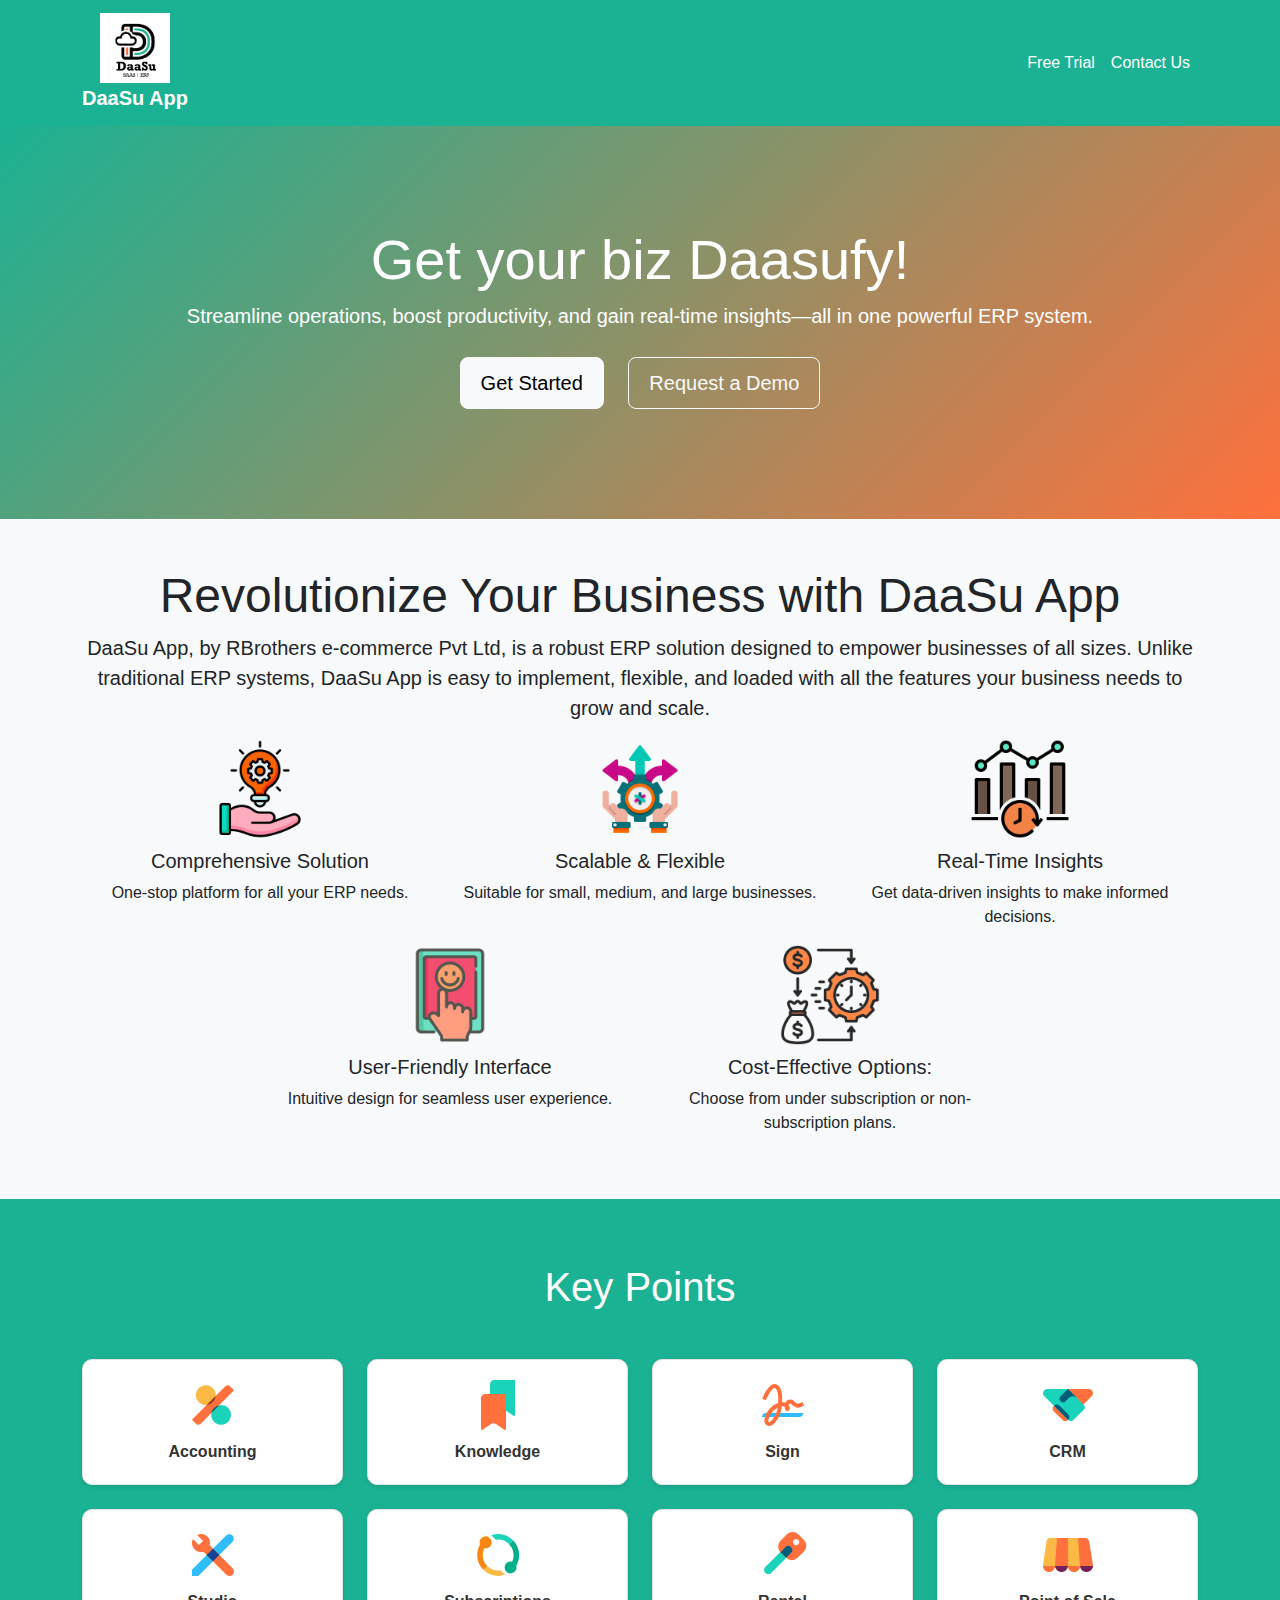
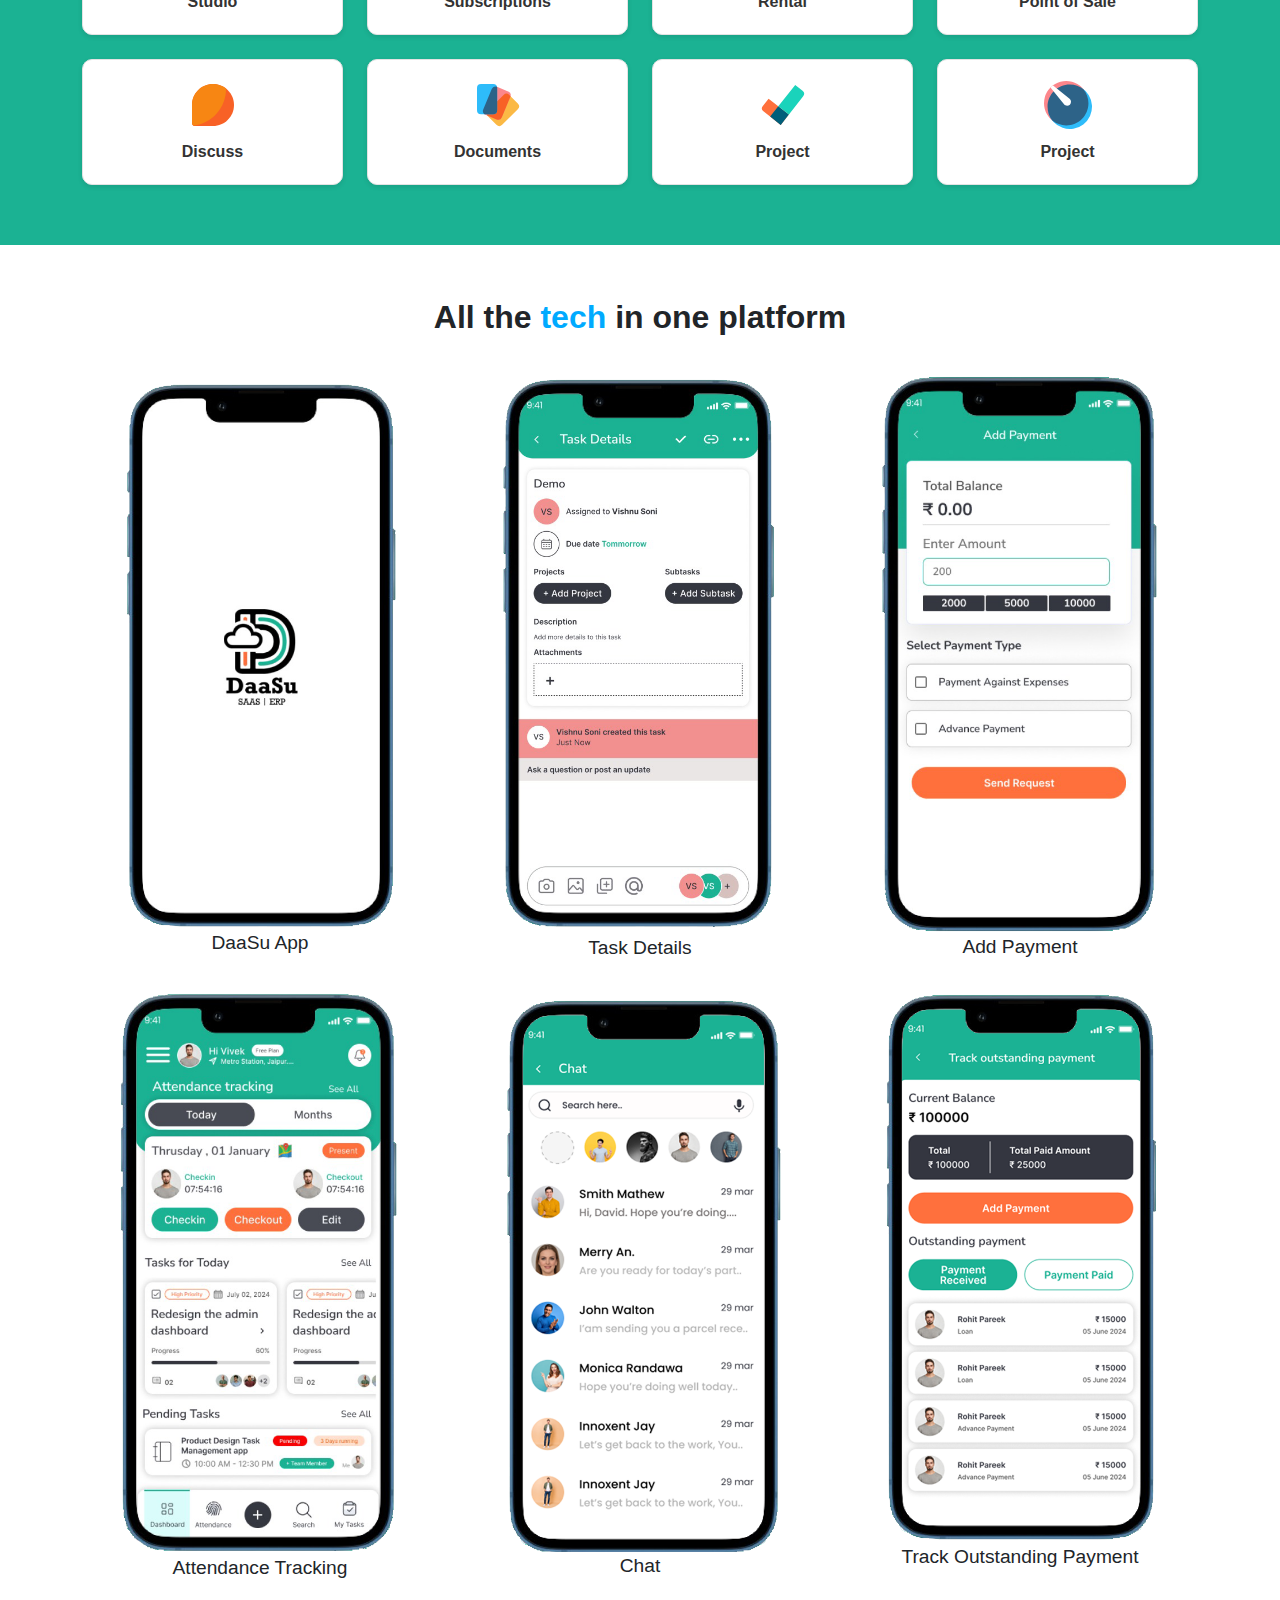
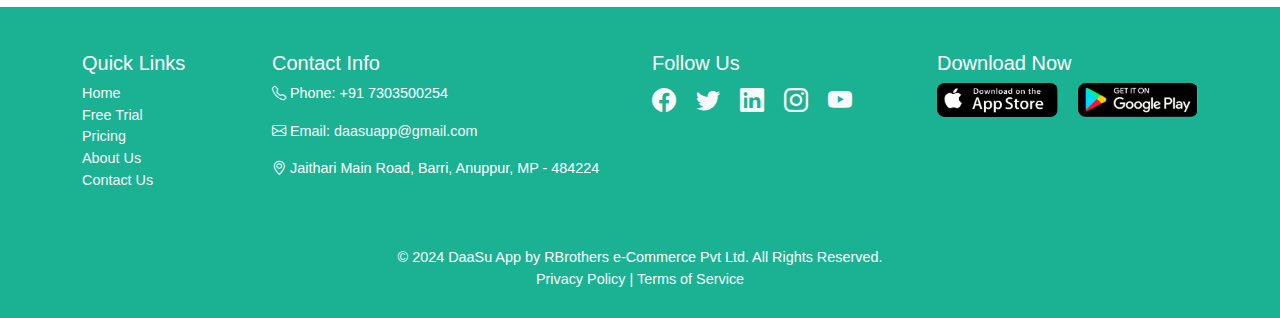
==== index.html @ 728a81d3 "update" ====
<!DOCTYPE html>
<html lang="en">
<head>
    <meta charset="UTF-8">
    <meta name="viewport" content="width=device-width, initial-scale=1.0">
    <title>DaaSu App - Homepage</title>
    <!-- Bootstrap 5 CSS -->
    <link href="https://cdn.jsdelivr.net/npm/bootstrap@5.3.0-alpha1/dist/css/bootstrap.min.css" rel="stylesheet">
    <link href="https://cdn.jsdelivr.net/npm/bootstrap-icons/font/bootstrap-icons.css" rel="stylesheet">
    <link rel="stylesheet" href="assets/css/indexpagecss.css">
</head>
<body>

    <!-- Navbar -->
    <nav class="navbar navbar-expand-lg navbar-light">
        <div class="container">
            <a class="navbar-brand text-center" href="index.html"><img src="assets/images/logo.JPG" alt="">
                <div>DaaSu App</div>
            </a>
            <button class="navbar-toggler" type="button" data-bs-toggle="collapse" data-bs-target="#navbarNav" aria-controls="navbarNav" aria-expanded="false" aria-label="Toggle navigation">
                <span class="navbar-toggler-icon"></span>
            </button>
            <div class="collapse navbar-collapse" id="navbarNav">
                <ul class="navbar-nav ms-auto">
                    <li class="nav-item">
                        <a class="nav-link" href="feature.html">Free Trial</a>
                    </li>
                    <li class="nav-item">
                        <a class="nav-link" href="#contact-us">Contact Us</a>
                    </li>
                </ul>
            </div>
        </div>
    </nav>

    <!-- Hero Section -->
    <section class="hero-section">
        <div class="container">
            <h1 class="display-4">Get your biz Daasufy!</h1>
            <p class="lead">Streamline operations, boost productivity, and gain real-time insights—all in one powerful ERP system.</p>
            <div class="cta-buttons">
                <a href="#get-started" class="btn btn-light btn-lg">Get Started</a>
                <a href="#request-demo" class="btn btn-outline-light btn-lg">Request a Demo</a>
            </div>
        </div>
    </section>

    <!-- Why DaaSu App Section -->
    <section class="py-5 bg-light" id="features">
        <div class="container text-center">
            <h2 class="display-5">Revolutionize Your Business with DaaSu App</h2>
            <p class="lead">DaaSu App, by RBrothers e-commerce Pvt Ltd, is a robust ERP solution designed to empower businesses of all sizes. Unlike traditional ERP systems, DaaSu App is easy to implement, flexible, and loaded with all the features your business needs to grow and scale.</p>
            
            <div class="row revolutionize-icon justify-content-center">
                <div class="col-md-4">
                    <img src="assets/images/revolutionize-icons/Comprehensive.png" alt="">
                    <h5> Comprehensive Solution</h5>
                    <p>One-stop platform for all your ERP needs.</p>
                </div>
                <div class="col-md-4">
                    <img src="assets/images/revolutionize-icons/Flexible.png" alt="">
                    <h5> Scalable & Flexible</h5>
                    <p>Suitable for small, medium, and large businesses.</p>
                </div>
                <div class="col-md-4">
                    <img src="assets/images/revolutionize-icons/real-time-insights.png" alt="">
                    <h5> Real-Time Insights</h5>
                    <p>Get data-driven insights to make informed decisions.</p>
                </div>
                <div class="col-md-4">
                    <img src="assets/images/revolutionize-icons/user-friendly.png" alt="">
                    <h5> User-Friendly Interface</h5>
                    <p>Intuitive design for seamless user experience.</p>
                </div>
                <div class="col-md-4">
                    <img src="assets/images/revolutionize-icons/cost-effective.png" alt="">
                    <h5> Cost-Effective Options: </h5>
                    <p>Choose from under subscription or non-subscription plans.</p>
                </div>
            </div>
        </div>
    </section>
    <div class="section1">
        <div class="container mt-4">
            <h1 class="text-center mb-5">Key Points </h1>
            <div class="row row-cols-2 row-cols-md-4 g-4">
                <!-- Repeat this block for each icon, wrapped with anchor tags -->
                <a href="#" class="col app-card-container">
                    <div class="app-card">
                        <img src="assets/icons/01.svg" alt="Accounting Icon" class="app-icon">
                        <div class="app-label">Accounting</div>
                    </div>
                </a>
                <a href="#" class="col app-card-container">
                    <div class="app-card">
                        <img src="assets/icons/02.svg" alt="Knowledge Icon" class="app-icon">
                        <div class="app-label">Knowledge</div>
                    </div>
                </a>
                <a href="#" class="col app-card-container">
                    <div class="app-card">
                        <img src="assets/icons/03.svg" alt="Sign Icon" class="app-icon">
                        <div class="app-label">Sign</div>
                    </div>
                </a>
                <a href="#" class="col app-card-container">
                    <div class="app-card">
                        <img src="assets/icons/04.svg" alt="CRM Icon" class="app-icon">
                        <div class="app-label">CRM</div>
                    </div>
                </a>
                <a href="#" class="col app-card-container">
                    <div class="app-card">
                        <img src="assets/icons/05.svg" alt="Studio Icon" class="app-icon">
                        <div class="app-label">Studio</div>
                    </div>
                </a>
                <a href="#" class="col app-card-container">
                    <div class="app-card">
                        <img src="assets/icons/06.svg" alt="Subscriptions Icon" class="app-icon">
                        <div class="app-label">Subscriptions</div>
                    </div>
                </a>
                <a href="#" class="col app-card-container">
                    <div class="app-card">
                        <img src="assets/icons/07.svg" alt="Rental Icon" class="app-icon">
                        <div class="app-label">Rental</div>
                    </div>
                </a>
                <a href="#" class="col app-card-container">
                    <div class="app-card">
                        <img src="assets/icons/08.svg" alt="Point of Sale Icon" class="app-icon">
                        <div class="app-label">Point of Sale</div>
                    </div>
                </a>
                <a href="#" class="col app-card-container">
                    <div class="app-card">
                        <img src="assets/icons/09.svg" alt="Discuss Icon" class="app-icon">
                        <div class="app-label">Discuss</div>
                    </div>
                </a>
                <a href="#" class="col app-card-container">
                    <div class="app-card">
                        <img src="assets/icons/10.svg" alt="Documents Icon" class="app-icon">
                        <div class="app-label">Documents</div>
                    </div>
                </a>
                <a href="#" class="col app-card-container">
                    <div class="app-card">
                        <img src="assets/icons/11.svg" alt="Project Icon" class="app-icon">
                        <div class="app-label">Project</div>
                    </div>
                </a>
                <a href="#" class="col app-card-container">
                    <div class="app-card">
                        <img src="assets/icons/12.svg" alt="Project Icon" class="app-icon">
                        <div class="app-label">Project</div>
                    </div>
                </a>
            </div>
        </div>
    </div>
    
    <div class="container">
        <div class="header-text pt-5">
            All the <span class="highlight">tech</span> in one platform
        </div>
        <div class="row text-center section2">
            <div class="col-lg-4 col-md-4 mb-4">
                <img src="assets/images/image1.png" alt="Shop Floor">
                <div class="title">DaaSu App</div>
            </div>
            <div class="col-lg-4 col-md-4 mb-4">
                <img src="assets/images/image2.png" alt="Expenses">
                <div class="title">Task Details</div>
            </div>
            <div class="col-lg-4 col-md-4 mb-4">
                <img src="assets/images/image3.png" alt="Point of Sale">
                <div class="title">Add Payment</div>
            </div>
            <div class="col-lg-4 col-md-4 mb-4">
                <img src="assets/images/image4.png" alt="IoT">
                <div class="title"> Attendance Tracking</div>
            </div>
            <div class="col-lg-4 col-md-4 mb-4">
                <img src="assets/images/image5.png" alt="Frontdesk">
                <div class="title">Chat</div>
            </div>
            <div class="col-lg-4 col-md-4 mb-4">
                <img src="assets/images/image6.png" alt="Inventory">
                <div class="title">Track Outstanding Payment</div>
            </div>
        </div>
    </div>
    <!-- Footer -->
    <footer class="footer text-white">
        <div class="container py-4">
            <div class="row">
                <!-- Quick Links -->
                <div class="col-md-2 mb-2">
                    <h5>Quick Links</h5>
                    <ul class="list-unstyled">
                        <li><a href="index.html" class="text-light text-decoration-none">Home</a></li>
                        <li><a href="feature.html" class="text-light text-decoration-none">Free Trial</a></li>
                        <li><a href="feature.html" class="text-light text-decoration-none">Pricing</a></li>
                        <li><a href="#about" class="text-light text-decoration-none">About Us</a></li>
                        <li><a href="#contact-us" class="text-light text-decoration-none">Contact Us</a></li>
                    </ul>
                </div>
    
                <!-- Contact Information -->
                <div class="col-md-4 mb-3">
                    <h5>Contact Info</h5>
                    <p><i class="bi bi-telephone"></i> Phone: <a href="tel:+917303500254" class="text-white">+91 7303500254</a></p>                    
                    <p><i class="bi bi-envelope"></i> Email: <a href="mailto:daasuapp@gmail.com" class="text-light">daasuapp@gmail.com</a></p>
                    <p><i class="bi bi-geo-alt"></i> Jaithari Main Road, Barri, Anuppur, MP - 484224</p>
                </div>
    
                <!-- Social Media Links -->
                <div class="col-md-3 mb-3">
                    <h5>Follow Us</h5>
                    <div>
                        <a href="#" class="text-light me-3"><i class="bi bi-facebook fs-4"></i></a>
                        <a href="#" class="text-light me-3"><i class="bi bi-twitter fs-4"></i></a>
                        <a href="https://www.linkedin.com/in/daasu-app-312443335/" target="_blank" class="text-light me-3"><i class="bi bi-linkedin fs-4"></i></a>
                        <a href="https://www.instagram.com/daasuapp_official/" class="text-light me-3" target="_blank"><i class="bi bi-instagram fs-4"></i></a>
                        <a href="https://www.youtube.com/@Daasuapp" class="text-light me-3" target="_blank"><i class="bi bi-youtube fs-4"></i></a>
                    </div>
                </div>
    
                <!-- Newsletter Signup -->
                <div class="col-md-3 mb-4">
                    <h5>Download Now</h5>
                    <div class="google-flex">
                        <div><a href="#"><img src="assets/images/google_play.PNG" alt=""></a></div>
                        <div><a href="#"><img src="assets/images/google_play2.PNG" alt=""></a></div>
                    </div>
                </div>
            </div>
        </div>
    
        <div class="text-center py-2">
            <p class="mb-0">&copy; 2024 DaaSu App by RBrothers e-Commerce Pvt Ltd. All Rights Reserved.</p>
            <p class="mb-0"><a href="#" class="text-light text-decoration-none">Privacy Policy</a> | <a href="#" class="text-light text-decoration-none">Terms of Service</a></p>
        </div>
    </footer>

    <!-- Bootstrap JS and Icons -->
     <script src="assets/javascript.js"></script>
    <script src="https://cdn.jsdelivr.net/npm/bootstrap@5.3.0-alpha1/dist/js/bootstrap.bundle.min.js"></script>
</body>
</html>
---- assets/css/indexpagecss.css ----
*{
    padding: 0;
    margin: 0;
}

body {
    font-family: Arial, sans-serif;
}

/* Hero Section */
.hero-section {
    background: linear-gradient(135deg, #1bb293, #ff703c);
    color: white;
    padding: 100px 0;
    text-align: center;
    animation: fadeIn 1.5s ease-in-out;
}

/* Navbar Styling */
.navbar {
    background-color: #1bb293;
}

.navbar-brand {
    color: white;
    font-weight: bold;
}

.navbar-brand img{
    width: 70px !important;
}
.navbar-nav .nav-link {
    color: white;
}

.cta-buttons .btn {
    margin: 10px;
    padding: 10px 20px;
}

/* Features Section */
.features-section {
    background: #f5f5f5;
    padding: 50px 0;
    animation: slideInUp 1s ease-in-out;
}

.footer {
    background-color: #1bb293;
    color: #e0f7fa;
    padding: 20px 0;
    font-size: 0.9rem;
}

.footer a {
    color: #b2dfdb;
    text-decoration: none;
}

.footer a:hover {
    color: #ffffff;
}
/* Keyframe Animations */
@keyframes fadeIn {
    from {
        opacity: 0;
    }
    to {
        opacity: 1;
    }
}

@keyframes slideInUp {
    from {
        opacity: 0;
        transform: translateY(20px);
    }
    to {
        opacity: 1;
        transform: translateY(0);
    }
}

.app-card {
    display: flex;
    flex-direction: column;
    align-items: center;
    padding: 20px;
    border: 1px solid #e3e3e3;
    border-radius: 10px;
    box-shadow: 0 2px 5px rgba(0, 0, 0, 0.1);
    background-color: #fff;
}
.app-icon {
    width: 50px;
    height: 50px;
    margin-bottom: 10px;
}
.app-label {
    font-size: 16px;
    font-weight: 600;
    color: #333;
}

a{
    text-decoration: none;
}

.section1{
    padding: 40px 0px 60px;
    color: #fff;
    background-color: #1bb293;
}

.icon-container {
    text-align: center;
}
.icon-container img {
    max-width: 100px;
    margin-bottom: 10px;
}
.title {
    font-size: 1.2rem;
    font-weight: 500;
}
.header-text {
    text-align: center;
    font-size: 2rem;
    font-weight: bold;
    margin-bottom: 30px;
}
.highlight {
    color: #00aaff;
}

.section2 img{
    width:80%;
}

.google-flex {
    display: flex;
    gap: 20px;
}

.google-flex img{
    width: 100%;
    border-radius: 8px;
}

.navbar-toggler:focus{
    box-shadow: none;
}

.revolutionize-icon img{
    width: 100px;
    margin-bottom: 10px;
}
@media screen and (max-width:767px) {
    .hero-section{
        padding: 40px 0px;
    }
}
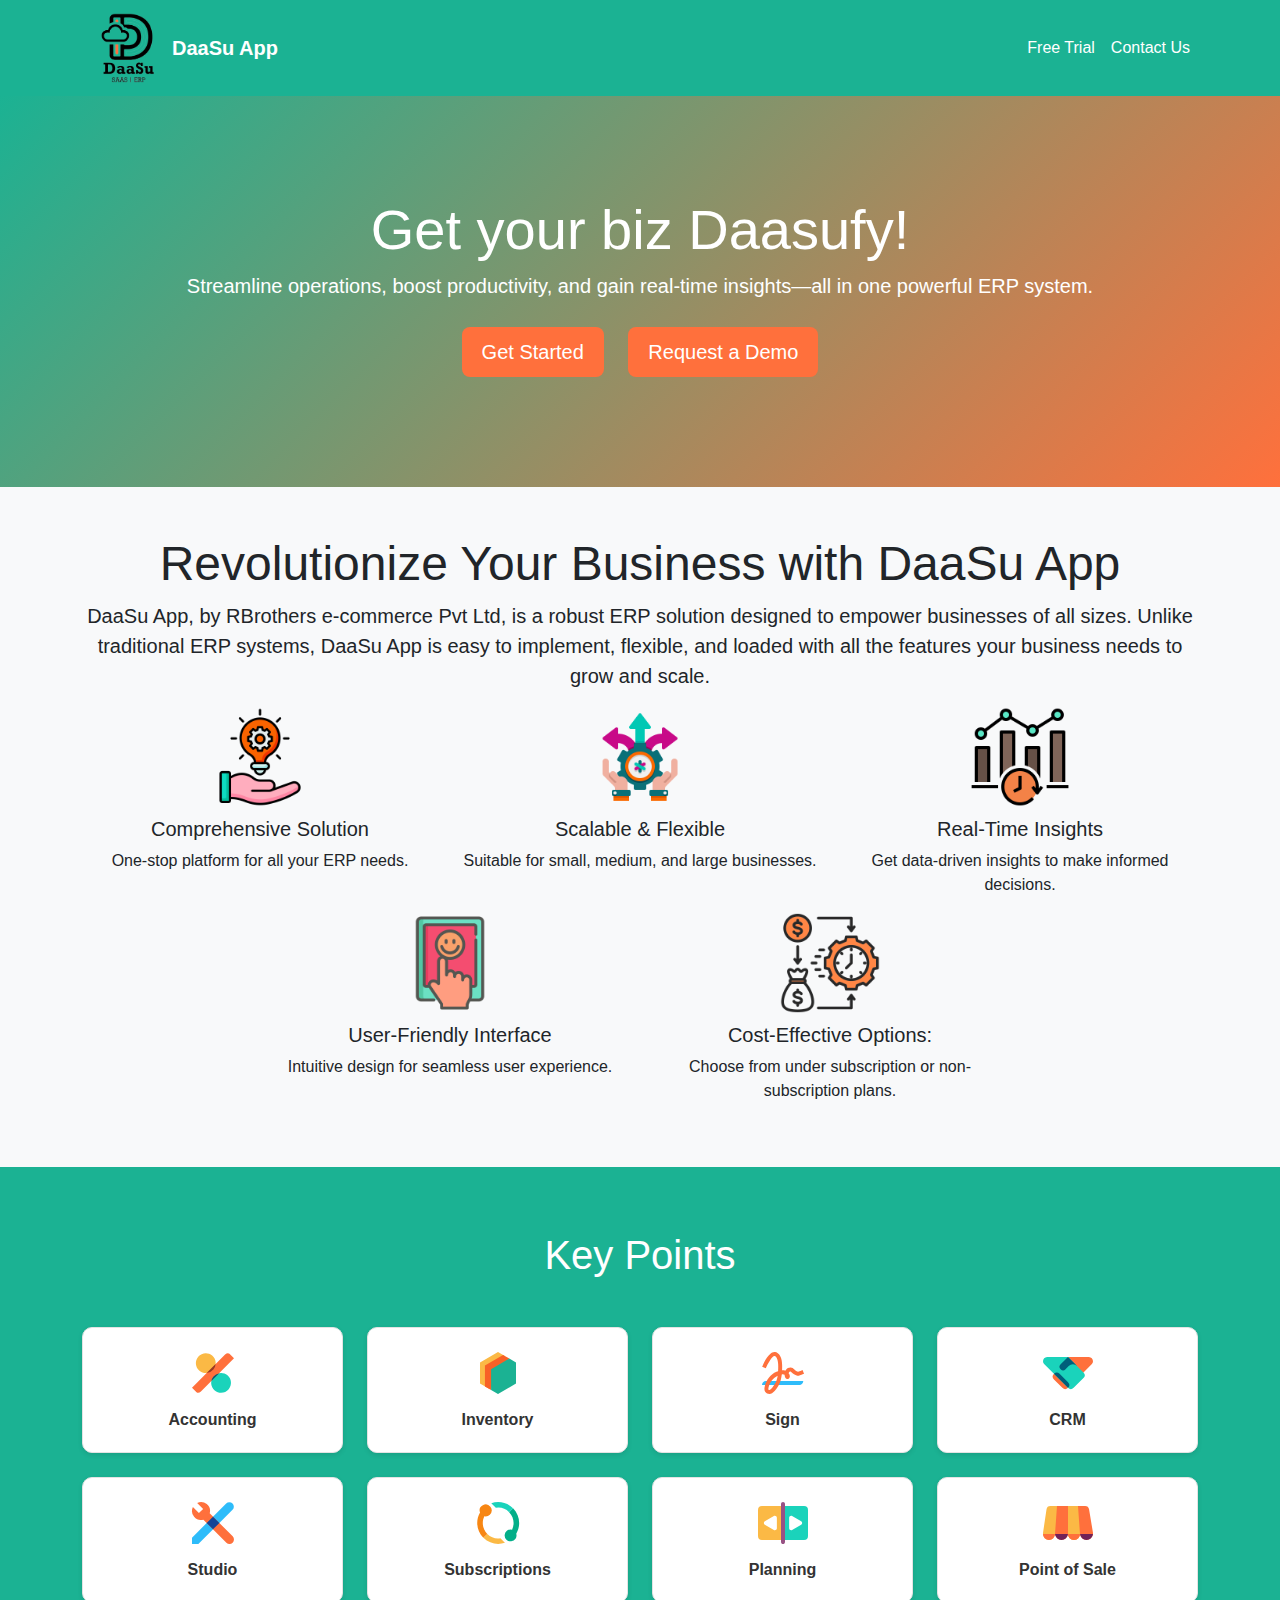
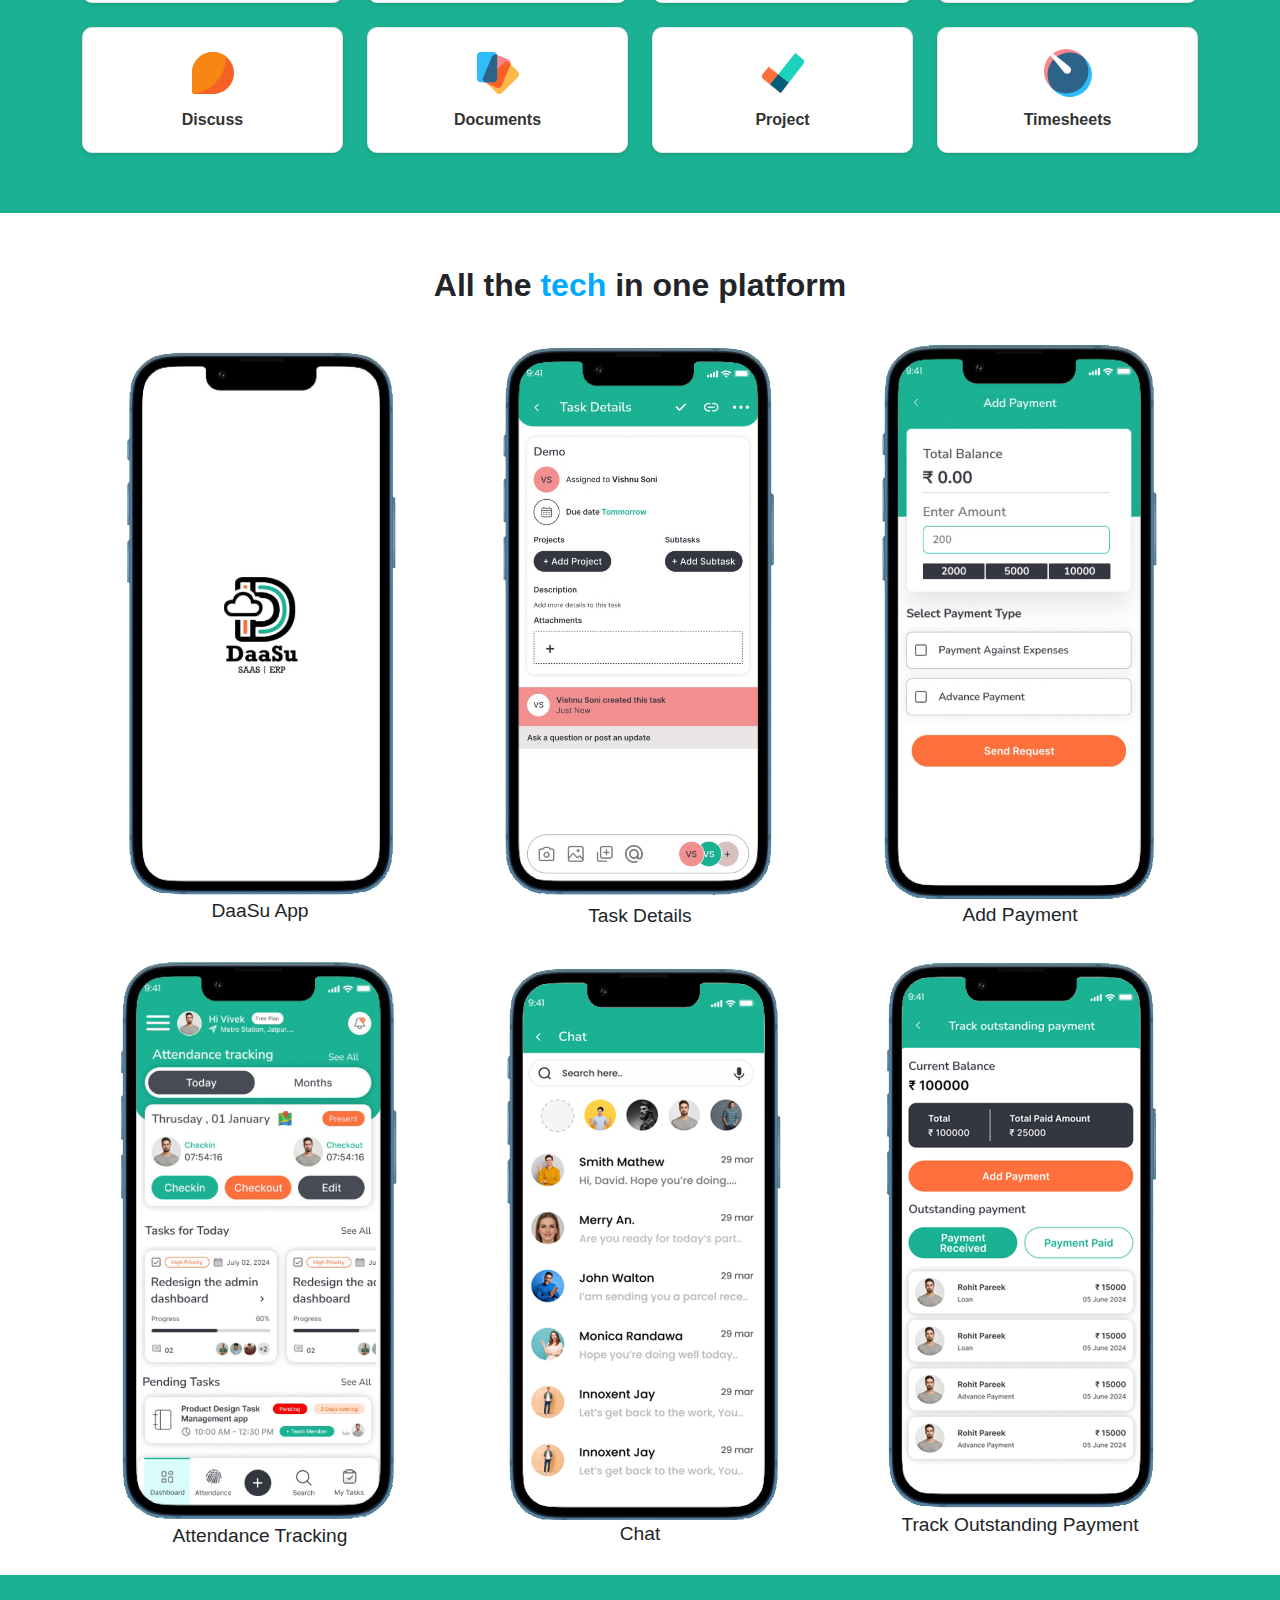
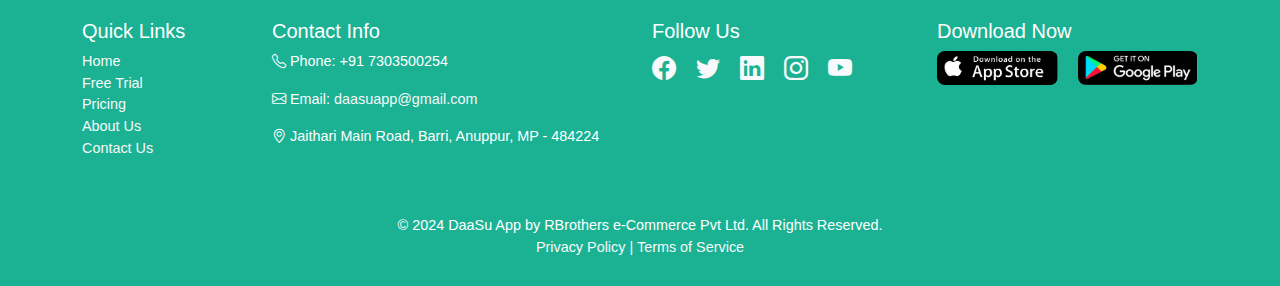
==== commit 01d656ae: "updated" ====
--- a/index.html
+++ b/index.html
@@ -10,11 +10,10 @@
     <link rel="stylesheet" href="assets/css/indexpagecss.css">
 </head>
 <body>
-
     <!-- Navbar -->
     <nav class="navbar navbar-expand-lg navbar-light">
         <div class="container">
-            <a class="navbar-brand text-center" href="index.html"><img src="assets/images/logo.JPG" alt="">
+            <a class="navbar-brand d-flex align-items-center" href="index.html"><img src="assets/images/logo.png" alt="">
                 <div>DaaSu App</div>
             </a>
             <button class="navbar-toggler" type="button" data-bs-toggle="collapse" data-bs-target="#navbarNav" aria-controls="navbarNav" aria-expanded="false" aria-label="Toggle navigation">
@@ -94,7 +93,7 @@
                 <a href="#" class="col app-card-container">
                     <div class="app-card">
                         <img src="assets/icons/02.svg" alt="Knowledge Icon" class="app-icon">
-                        <div class="app-label">Knowledge</div>
+                        <div class="app-label">Inventory</div>
                     </div>
                 </a>
                 <a href="#" class="col app-card-container">
@@ -123,8 +122,8 @@
                 </a>
                 <a href="#" class="col app-card-container">
                     <div class="app-card">
-                        <img src="assets/icons/07.svg" alt="Rental Icon" class="app-icon">
-                        <div class="app-label">Rental</div>
+                        <img src="assets/icons/07.svg" alt="planning Icon" class="app-icon">
+                        <div class="app-label">Planning </div>
                     </div>
                 </a>
                 <a href="#" class="col app-card-container">
@@ -154,7 +153,7 @@
                 <a href="#" class="col app-card-container">
                     <div class="app-card">
                         <img src="assets/icons/12.svg" alt="Project Icon" class="app-icon">
-                        <div class="app-label">Project</div>
+                        <div class="app-label">Timesheets</div>
                     </div>
                 </a>
             </div>
@@ -220,7 +219,7 @@
                 <div class="col-md-3 mb-3">
                     <h5>Follow Us</h5>
                     <div>
-                        <a href="#" class="text-light me-3"><i class="bi bi-facebook fs-4"></i></a>
+                        <a href="https://www.facebook.com/profile.php?id=61567473634346" target="_blank" class="text-light me-3"><i class="bi bi-facebook fs-4"></i></a>
                         <a href="#" class="text-light me-3"><i class="bi bi-twitter fs-4"></i></a>
                         <a href="https://www.linkedin.com/in/daasu-app-312443335/" target="_blank" class="text-light me-3"><i class="bi bi-linkedin fs-4"></i></a>
                         <a href="https://www.instagram.com/daasuapp_official/" class="text-light me-3" target="_blank"><i class="bi bi-instagram fs-4"></i></a>
--- a/assets/css/indexpagecss.css
+++ b/assets/css/indexpagecss.css
@@ -27,7 +27,7 @@
 }
 
 .navbar-brand img{
-    width: 70px !important;
+    width: 90px !important;
 }
 .navbar-nav .nav-link {
     color: white;
@@ -36,6 +36,17 @@
 .cta-buttons .btn {
     margin: 10px;
     padding: 10px 20px;
+    background: #ff703c;
+    border: none;
+    color: #fff;
+}
+
+.btn{
+    background: #ff703c;
+}
+
+.cta-buttons .btn:hover{
+    background-color: #1bb293;
 }
 
 /* Features Section */
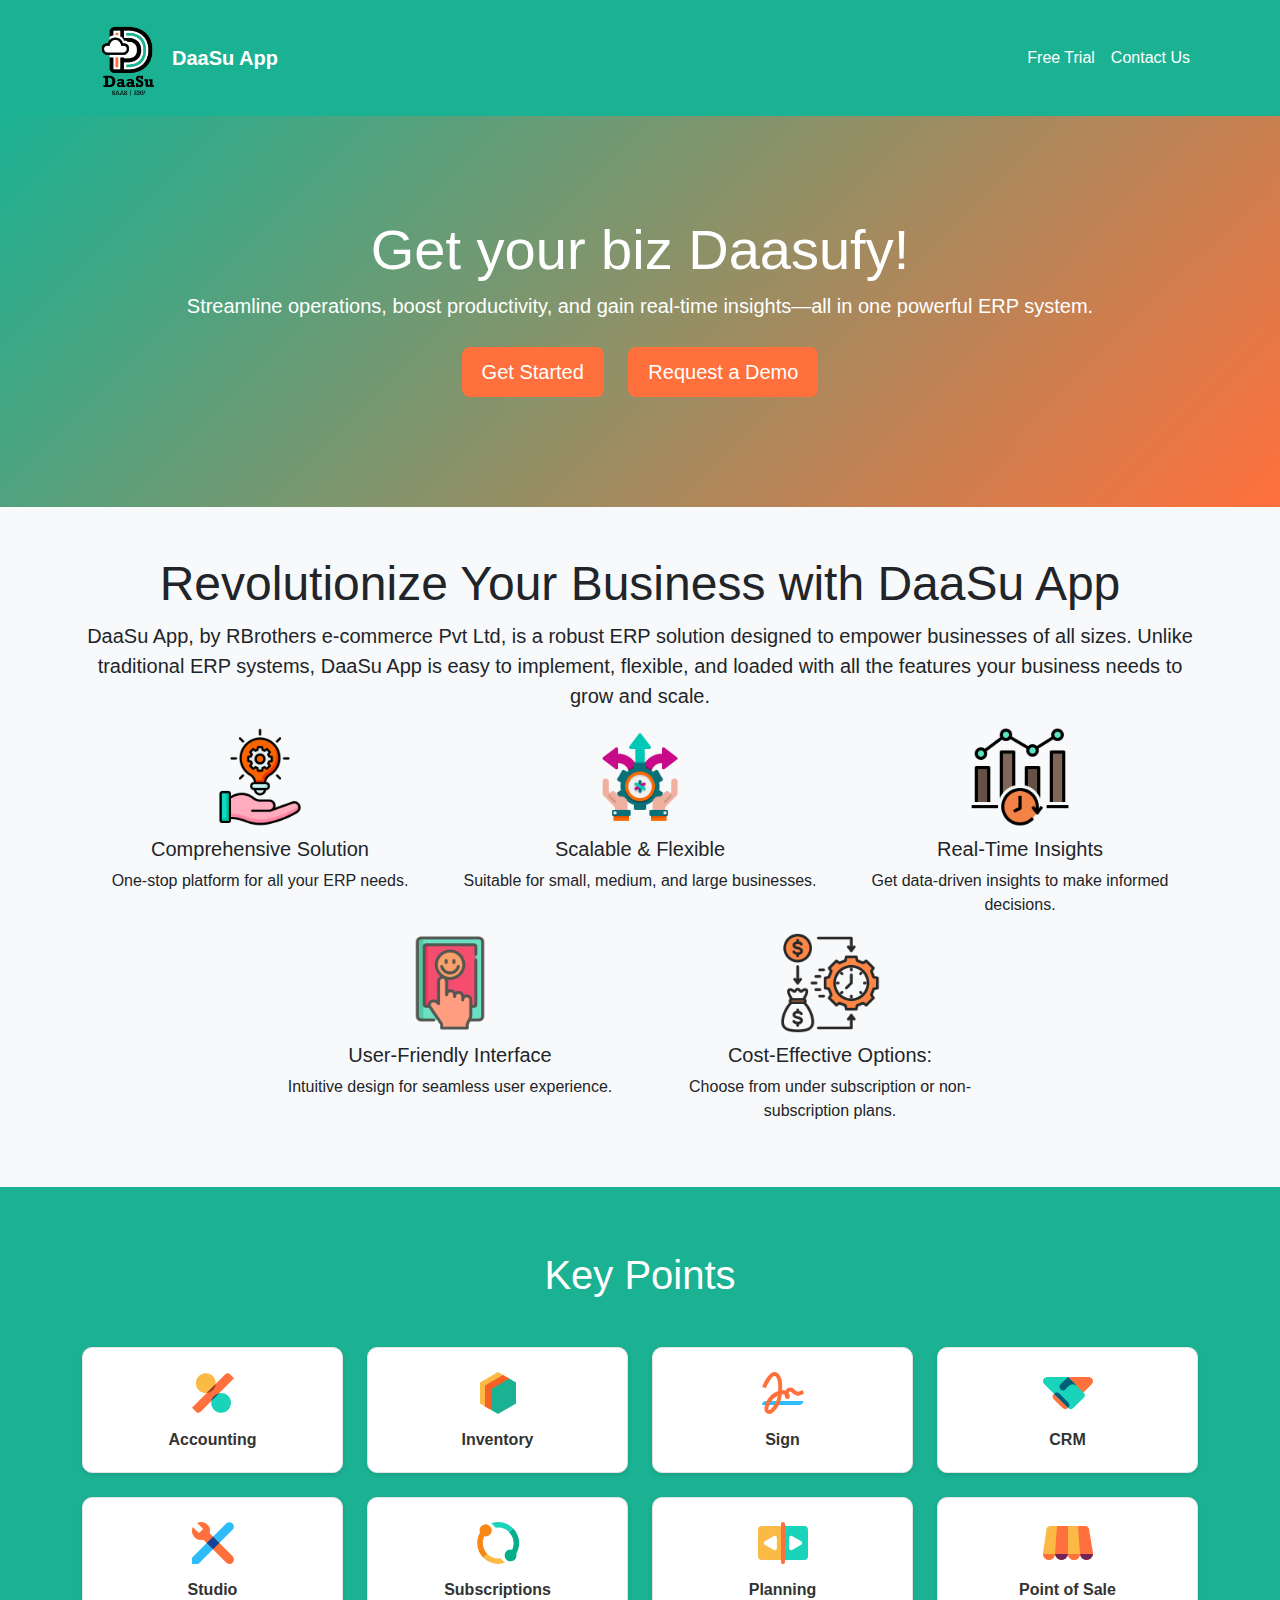
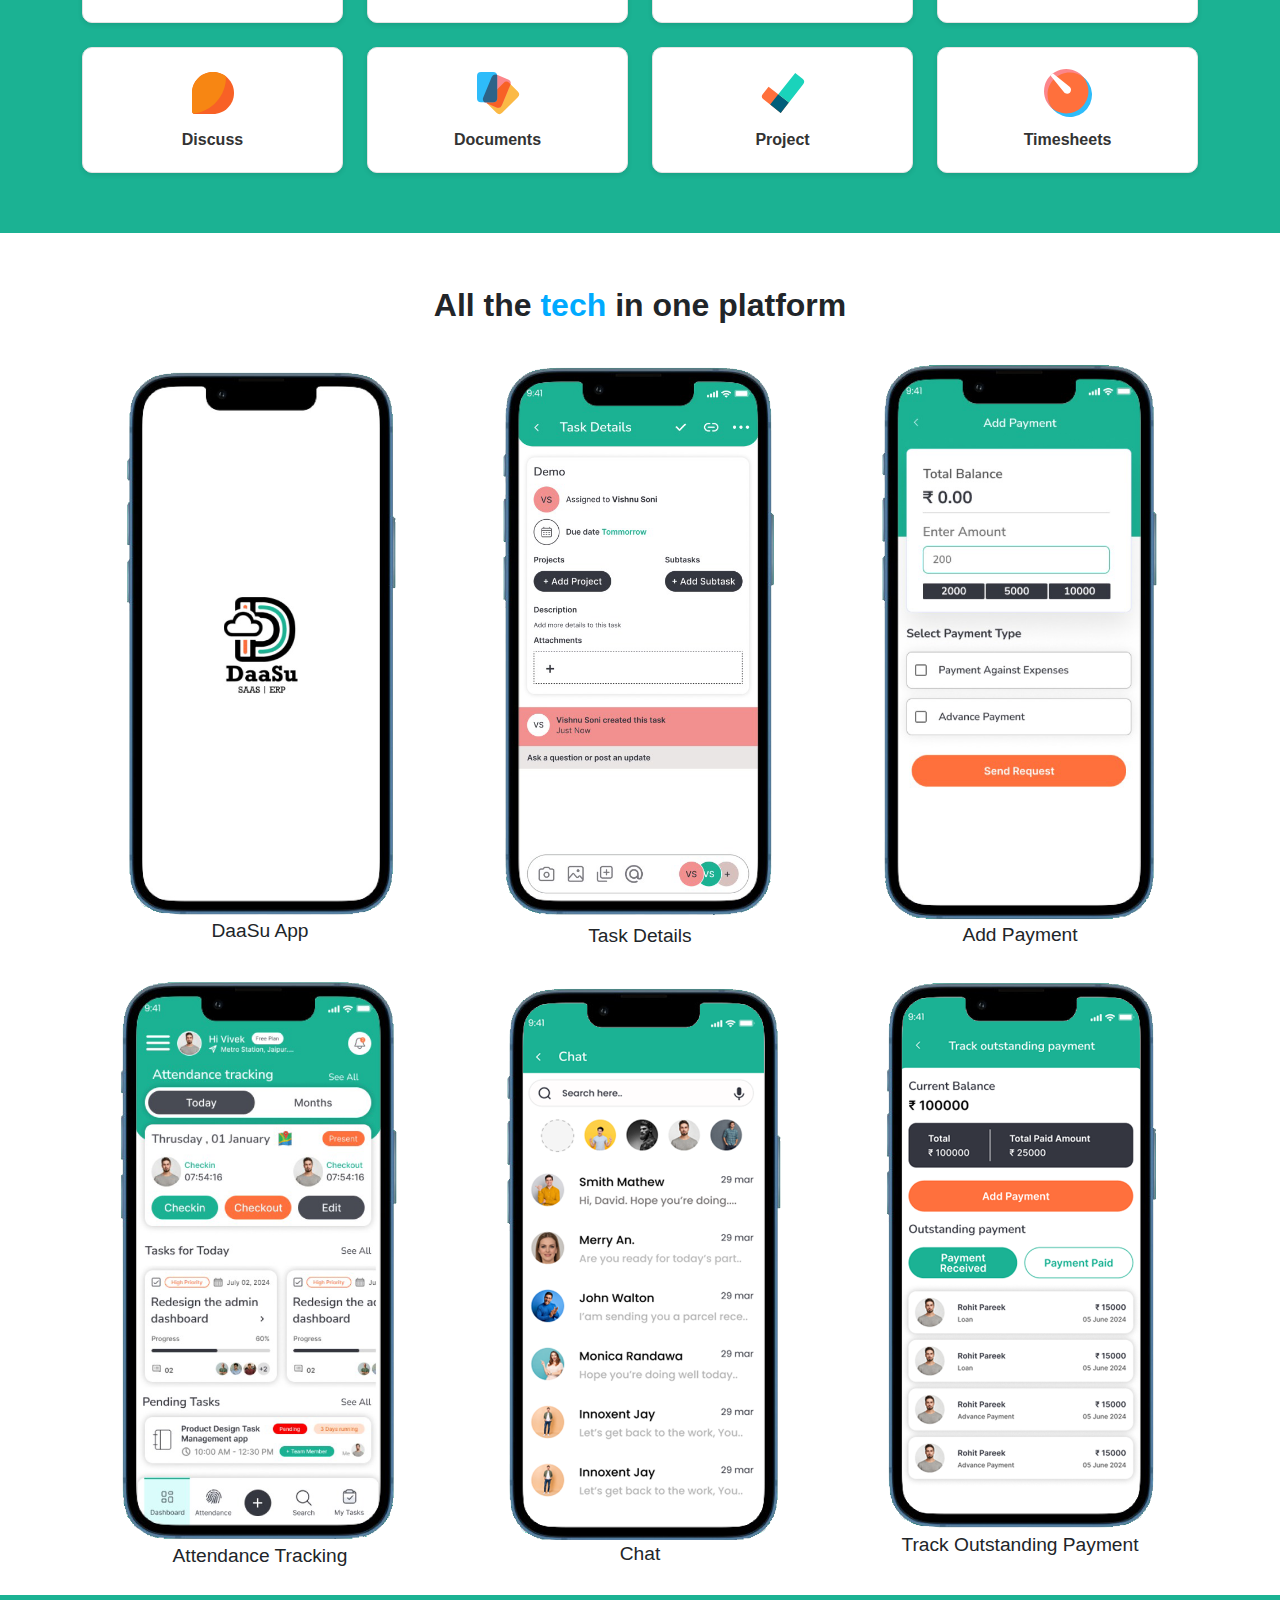
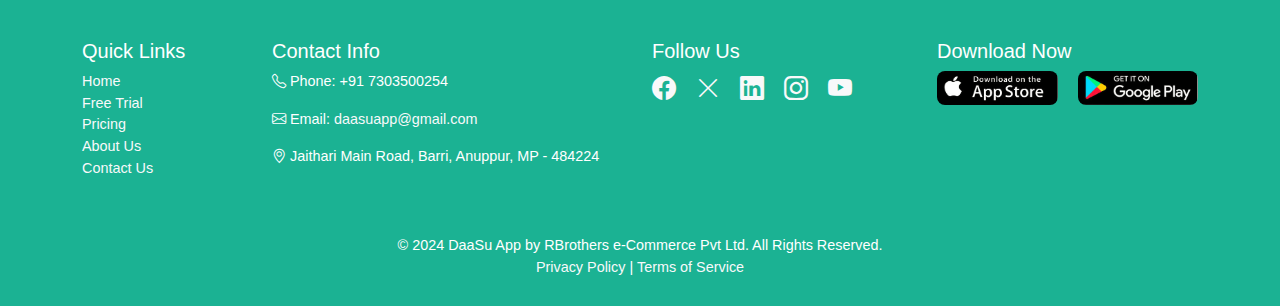
==== commit 3a4ebe43: "updated" ====
--- a/index.html
+++ b/index.html
@@ -13,7 +13,7 @@
     <!-- Navbar -->
     <nav class="navbar navbar-expand-lg navbar-light">
         <div class="container">
-            <a class="navbar-brand d-flex align-items-center" href="index.html"><img src="assets/images/logo.png" alt="">
+            <a class="navbar-brand d-flex align-items-center" href="index.html"><img src="assets/images/logo.jpeg" alt="">
                 <div>DaaSu App</div>
             </a>
             <button class="navbar-toggler" type="button" data-bs-toggle="collapse" data-bs-target="#navbarNav" aria-controls="navbarNav" aria-expanded="false" aria-label="Toggle navigation">
@@ -220,7 +220,7 @@
                     <h5>Follow Us</h5>
                     <div>
                         <a href="https://www.facebook.com/profile.php?id=61567473634346" target="_blank" class="text-light me-3"><i class="bi bi-facebook fs-4"></i></a>
-                        <a href="#" class="text-light me-3"><i class="bi bi-twitter fs-4"></i></a>
+                        <a href="#" class="text-light me-3"><i class="bi bi-x-lg fs-4"></i></a>
                         <a href="https://www.linkedin.com/in/daasu-app-312443335/" target="_blank" class="text-light me-3"><i class="bi bi-linkedin fs-4"></i></a>
                         <a href="https://www.instagram.com/daasuapp_official/" class="text-light me-3" target="_blank"><i class="bi bi-instagram fs-4"></i></a>
                         <a href="https://www.youtube.com/@Daasuapp" class="text-light me-3" target="_blank"><i class="bi bi-youtube fs-4"></i></a>
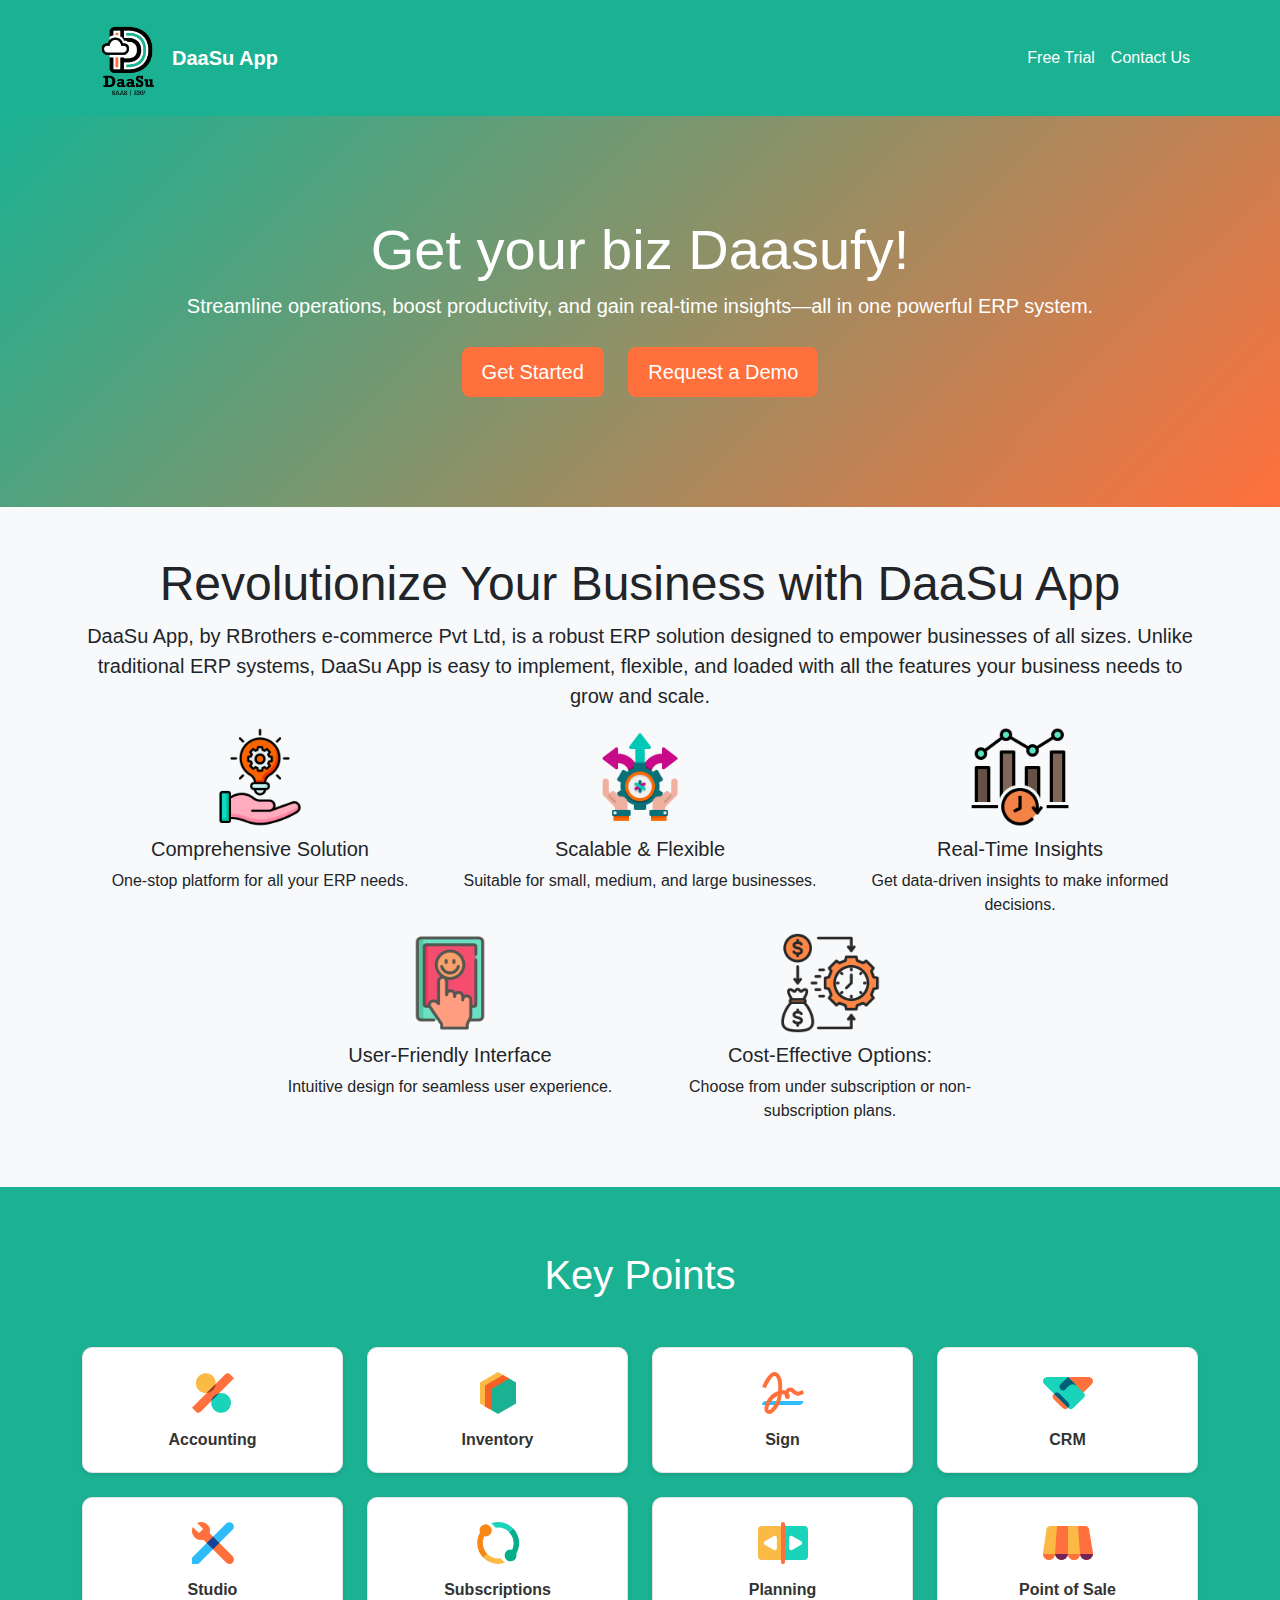
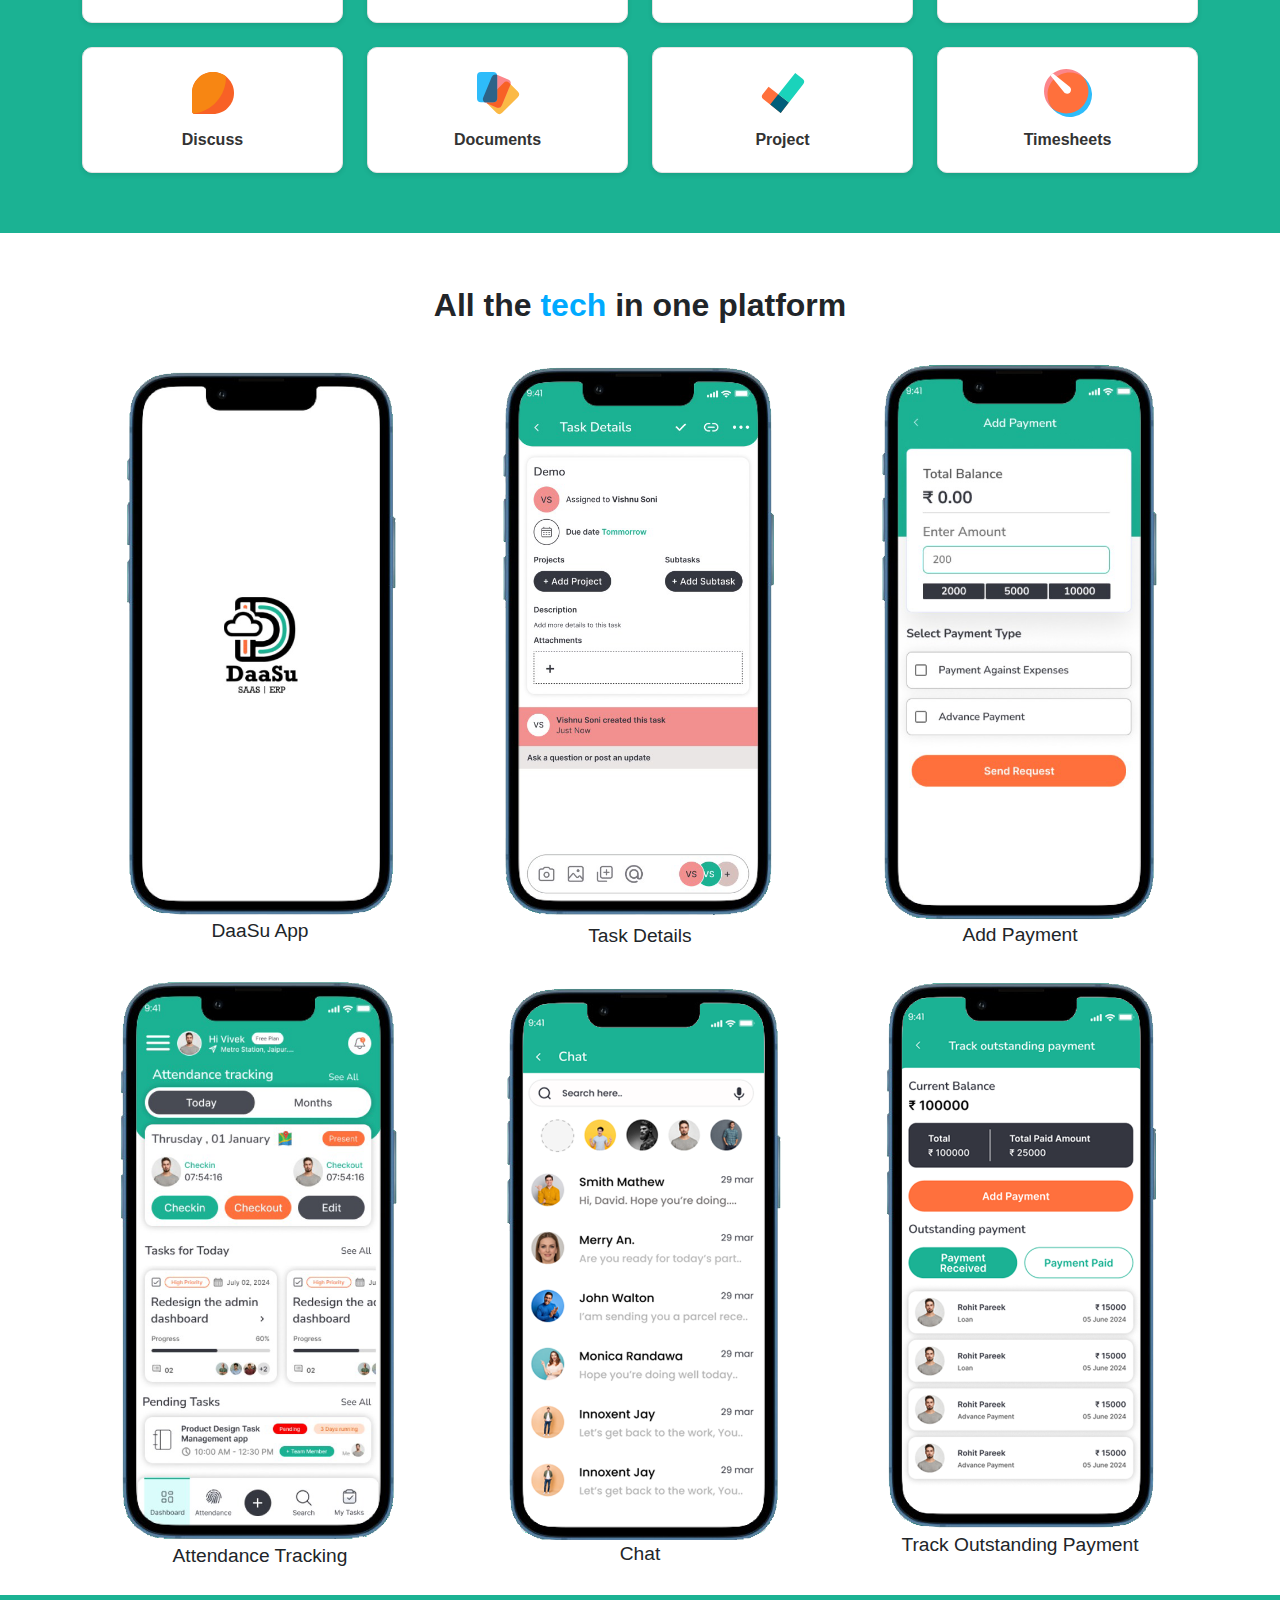
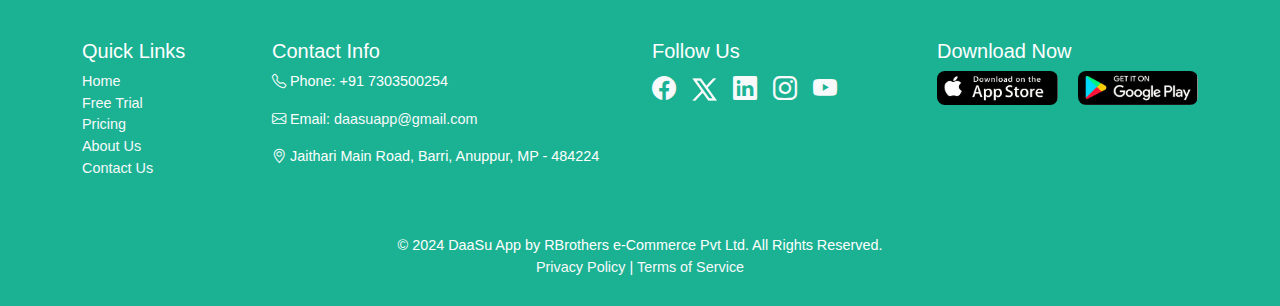
==== commit ce6e3b37: "update" ====
--- a/index.html
+++ b/index.html
@@ -218,9 +218,9 @@
                 <!-- Social Media Links -->
                 <div class="col-md-3 mb-3">
                     <h5>Follow Us</h5>
-                    <div>
+                    <div class="d-flex align-items-center">
                         <a href="https://www.facebook.com/profile.php?id=61567473634346" target="_blank" class="text-light me-3"><i class="bi bi-facebook fs-4"></i></a>
-                        <a href="#" class="text-light me-3"><i class="bi bi-x-lg fs-4"></i></a>
+                        <a href="#" class="text-light me-3 twitter"><img src="assets/images/twitter.png" alt=""></a>
                         <a href="https://www.linkedin.com/in/daasu-app-312443335/" target="_blank" class="text-light me-3"><i class="bi bi-linkedin fs-4"></i></a>
                         <a href="https://www.instagram.com/daasuapp_official/" class="text-light me-3" target="_blank"><i class="bi bi-instagram fs-4"></i></a>
                         <a href="https://www.youtube.com/@Daasuapp" class="text-light me-3" target="_blank"><i class="bi bi-youtube fs-4"></i></a>
--- a/assets/css/indexpagecss.css
+++ b/assets/css/indexpagecss.css
@@ -166,6 +166,10 @@
     width: 100px;
     margin-bottom: 10px;
 }
+
+.twitter img{
+    width: 25px;
+}
 @media screen and (max-width:767px) {
     .hero-section{
         padding: 40px 0px;
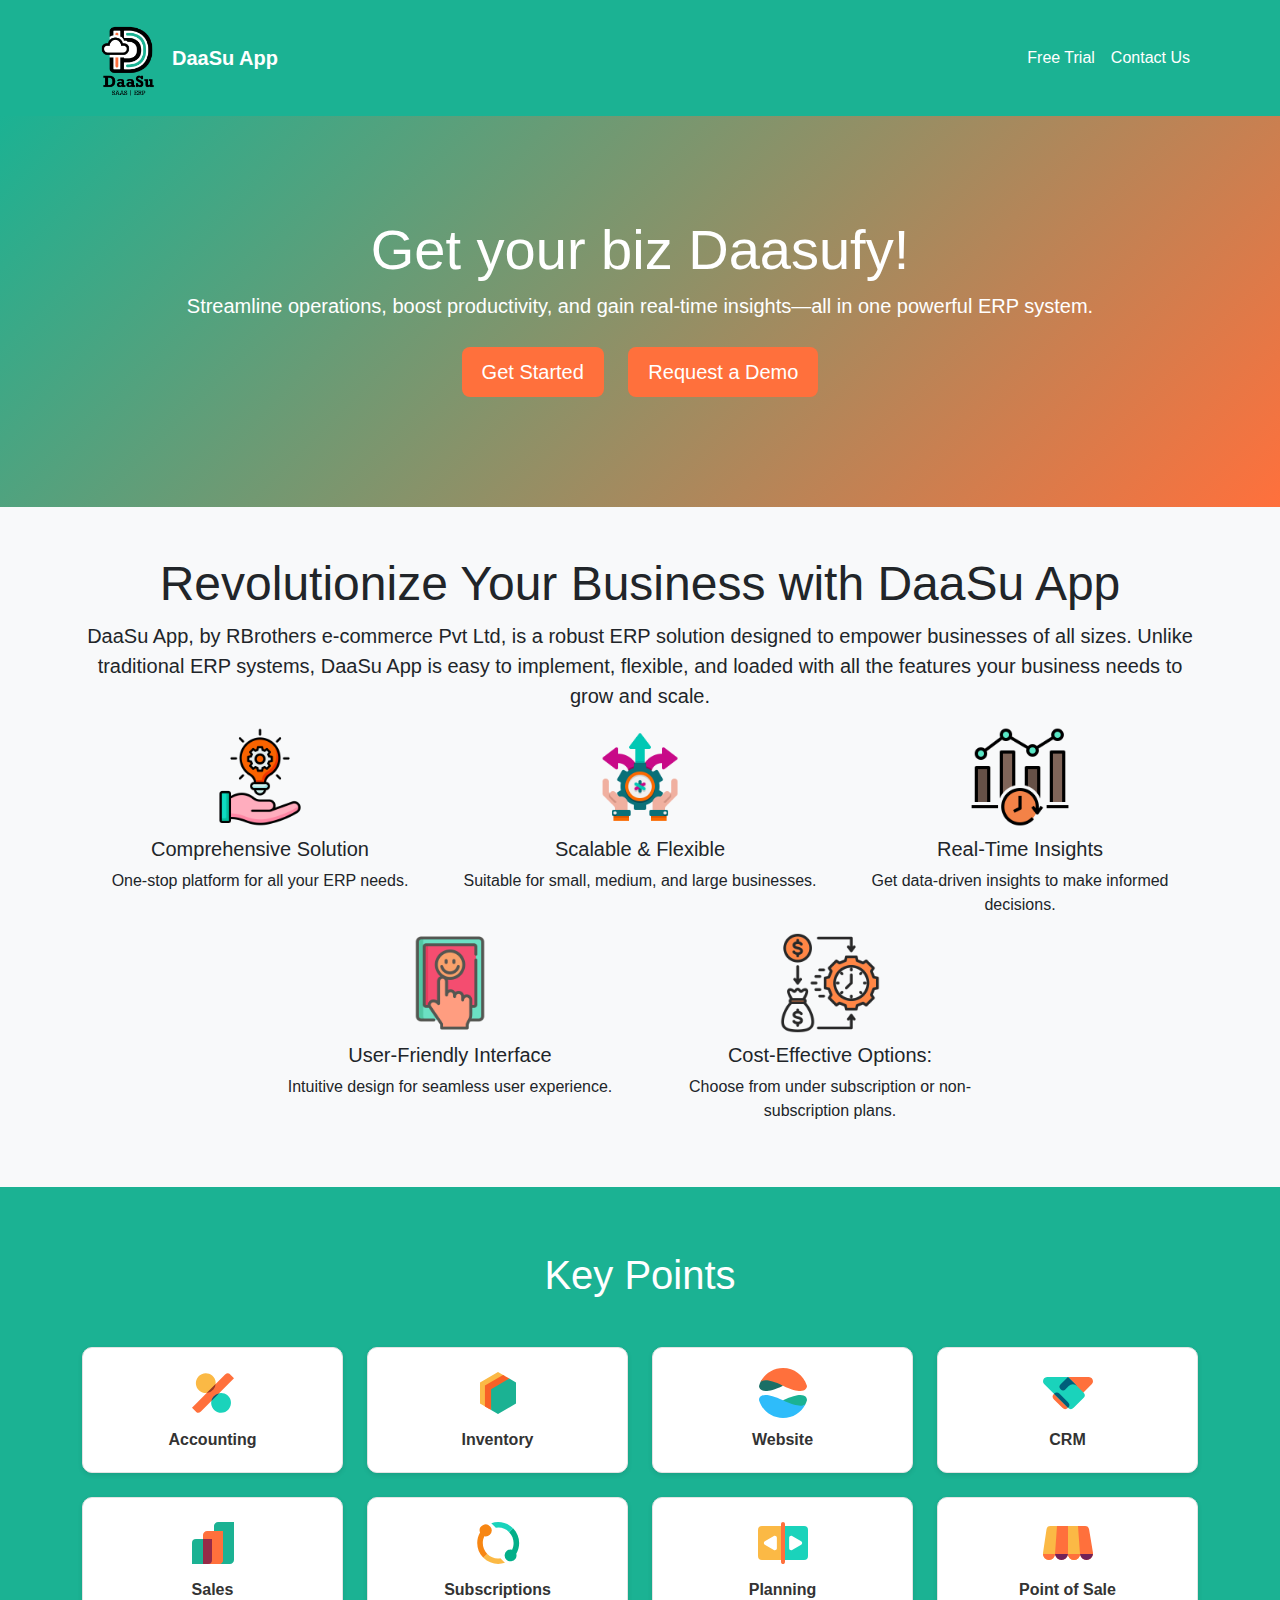
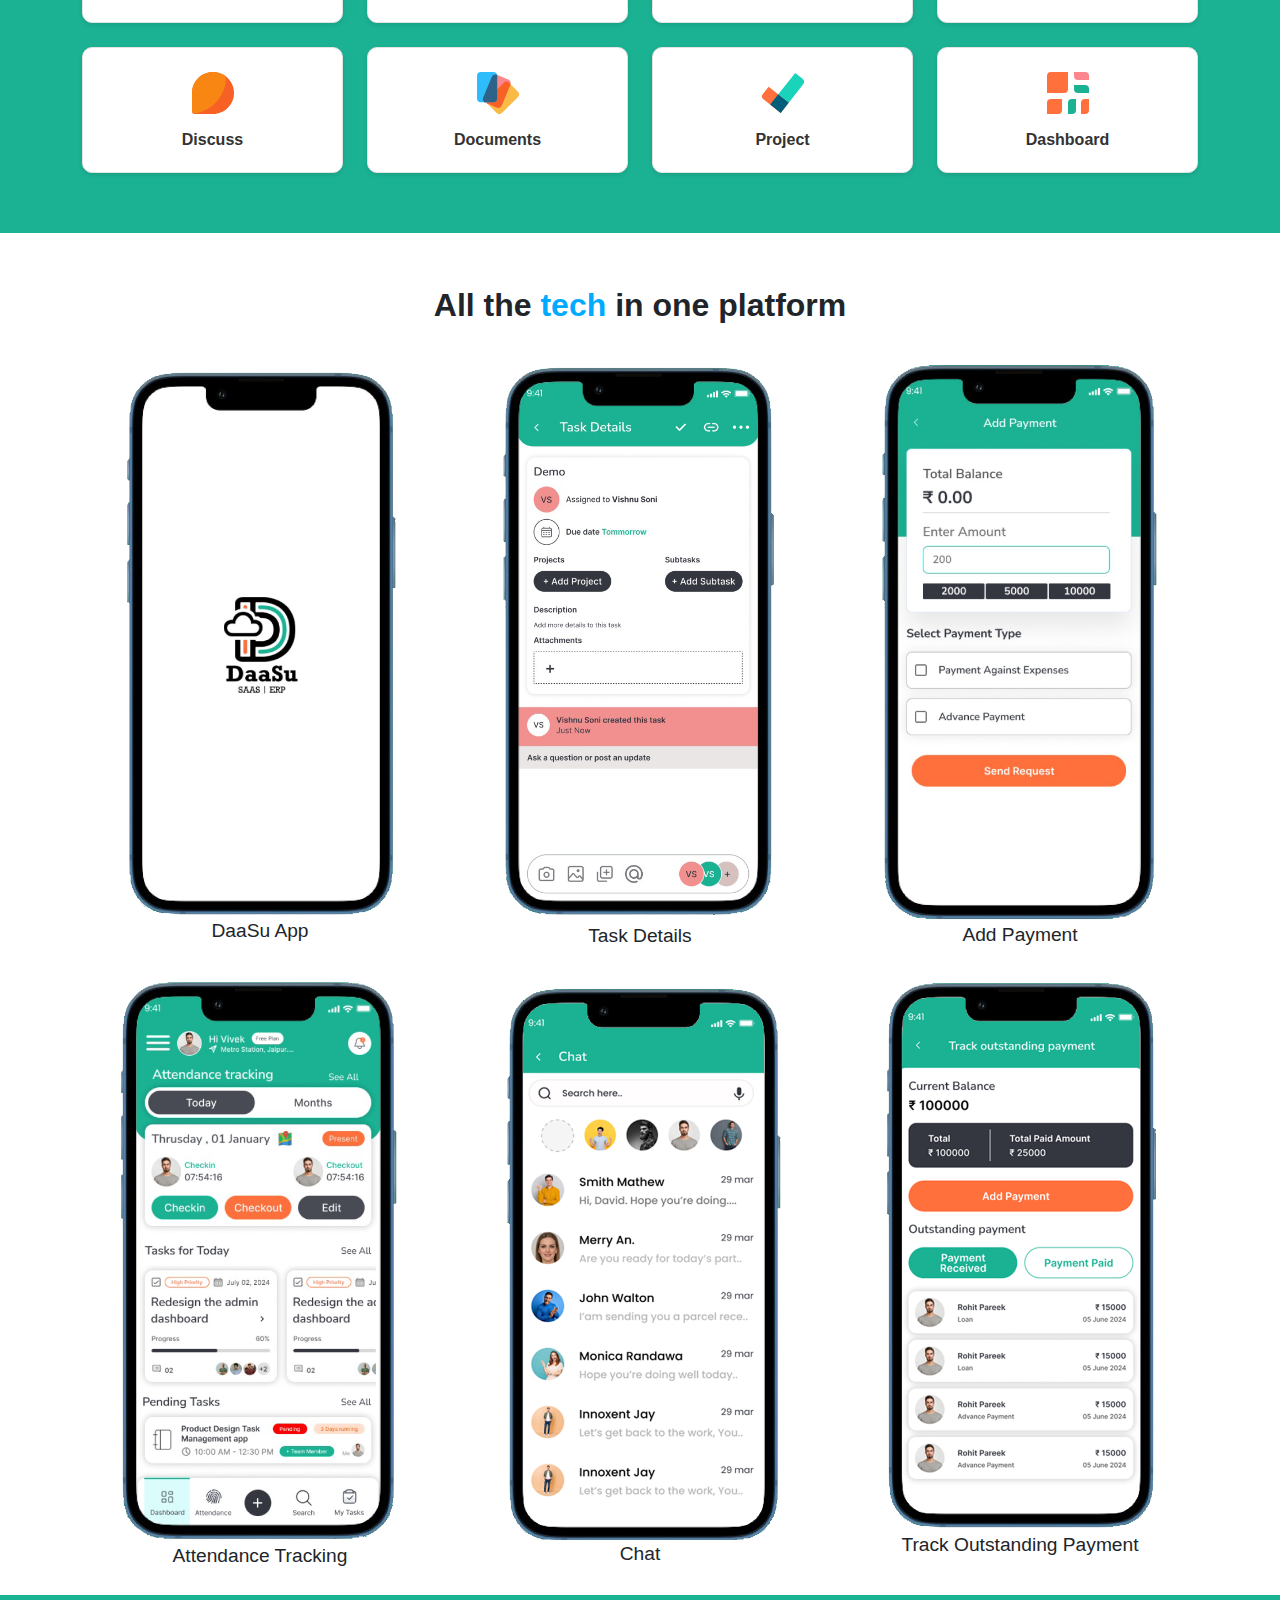
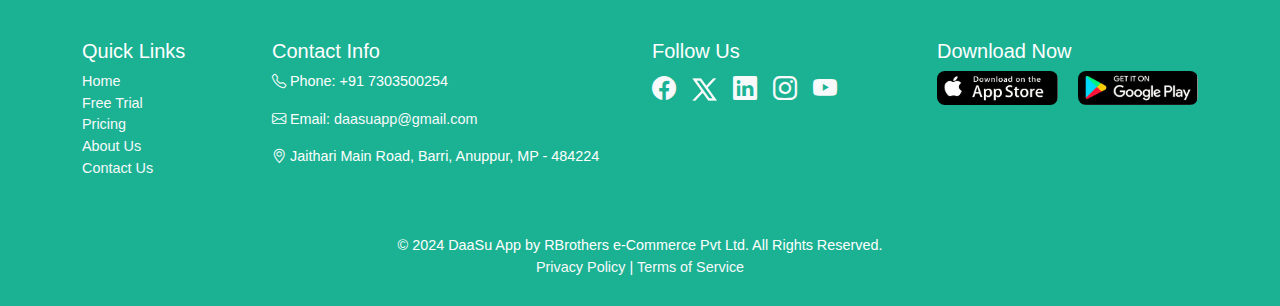
==== commit 2c627296: "update" ====
--- a/index.html
+++ b/index.html
@@ -98,8 +98,8 @@
                 </a>
                 <a href="#" class="col app-card-container">
                     <div class="app-card">
-                        <img src="assets/icons/03.svg" alt="Sign Icon" class="app-icon">
-                        <div class="app-label">Sign</div>
+                        <img src="assets/icons/website.svg" alt="Sign Icon" class="app-icon">
+                        <div class="app-label">Website</div>
                     </div>
                 </a>
                 <a href="#" class="col app-card-container">
@@ -110,8 +110,8 @@
                 </a>
                 <a href="#" class="col app-card-container">
                     <div class="app-card">
-                        <img src="assets/icons/05.svg" alt="Studio Icon" class="app-icon">
-                        <div class="app-label">Studio</div>
+                        <img src="assets/icons/sales.svg" alt="Studio Icon" class="app-icon">
+                        <div class="app-label">Sales</div>
                     </div>
                 </a>
                 <a href="#" class="col app-card-container">
@@ -152,8 +152,8 @@
                 </a>
                 <a href="#" class="col app-card-container">
                     <div class="app-card">
-                        <img src="assets/icons/12.svg" alt="Project Icon" class="app-icon">
-                        <div class="app-label">Timesheets</div>
+                        <img src="assets/icons/dashboard.svg" alt="Project Icon" class="app-icon">
+                        <div class="app-label">Dashboard</div>
                     </div>
                 </a>
             </div>
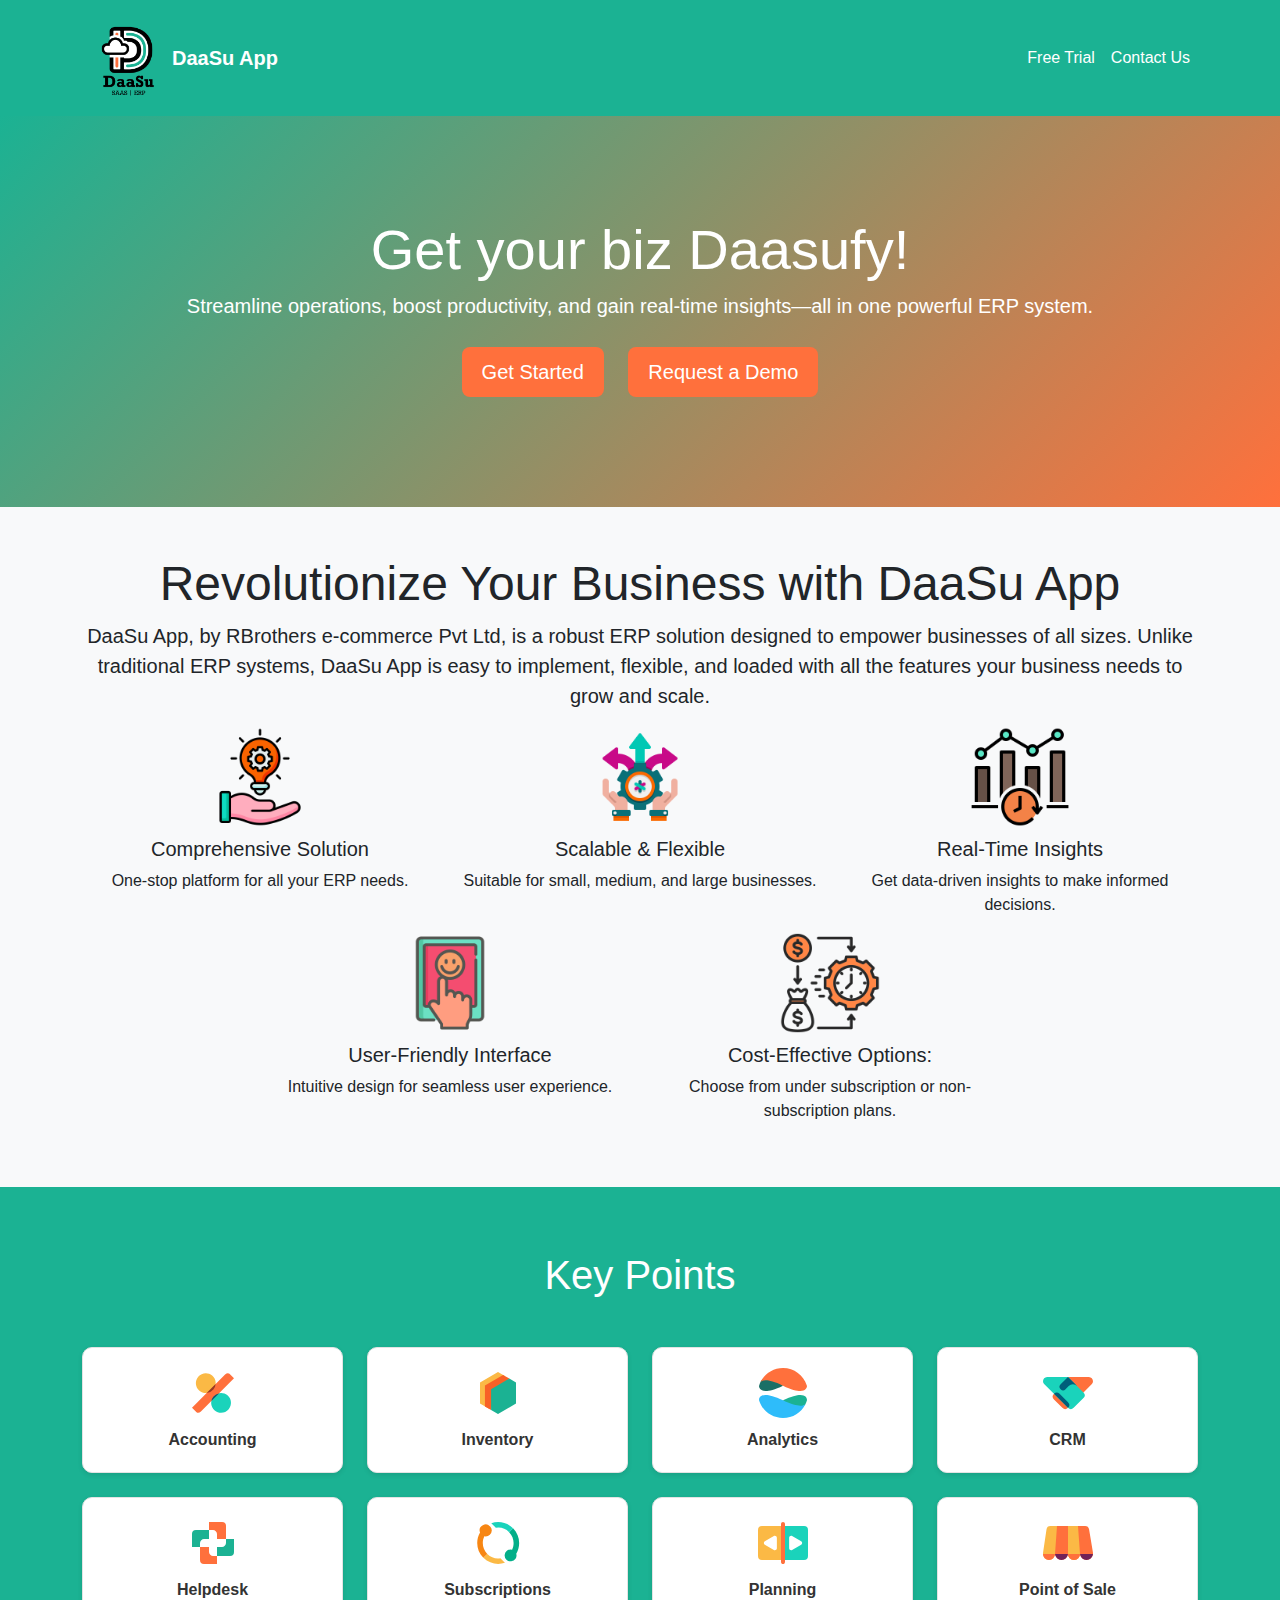
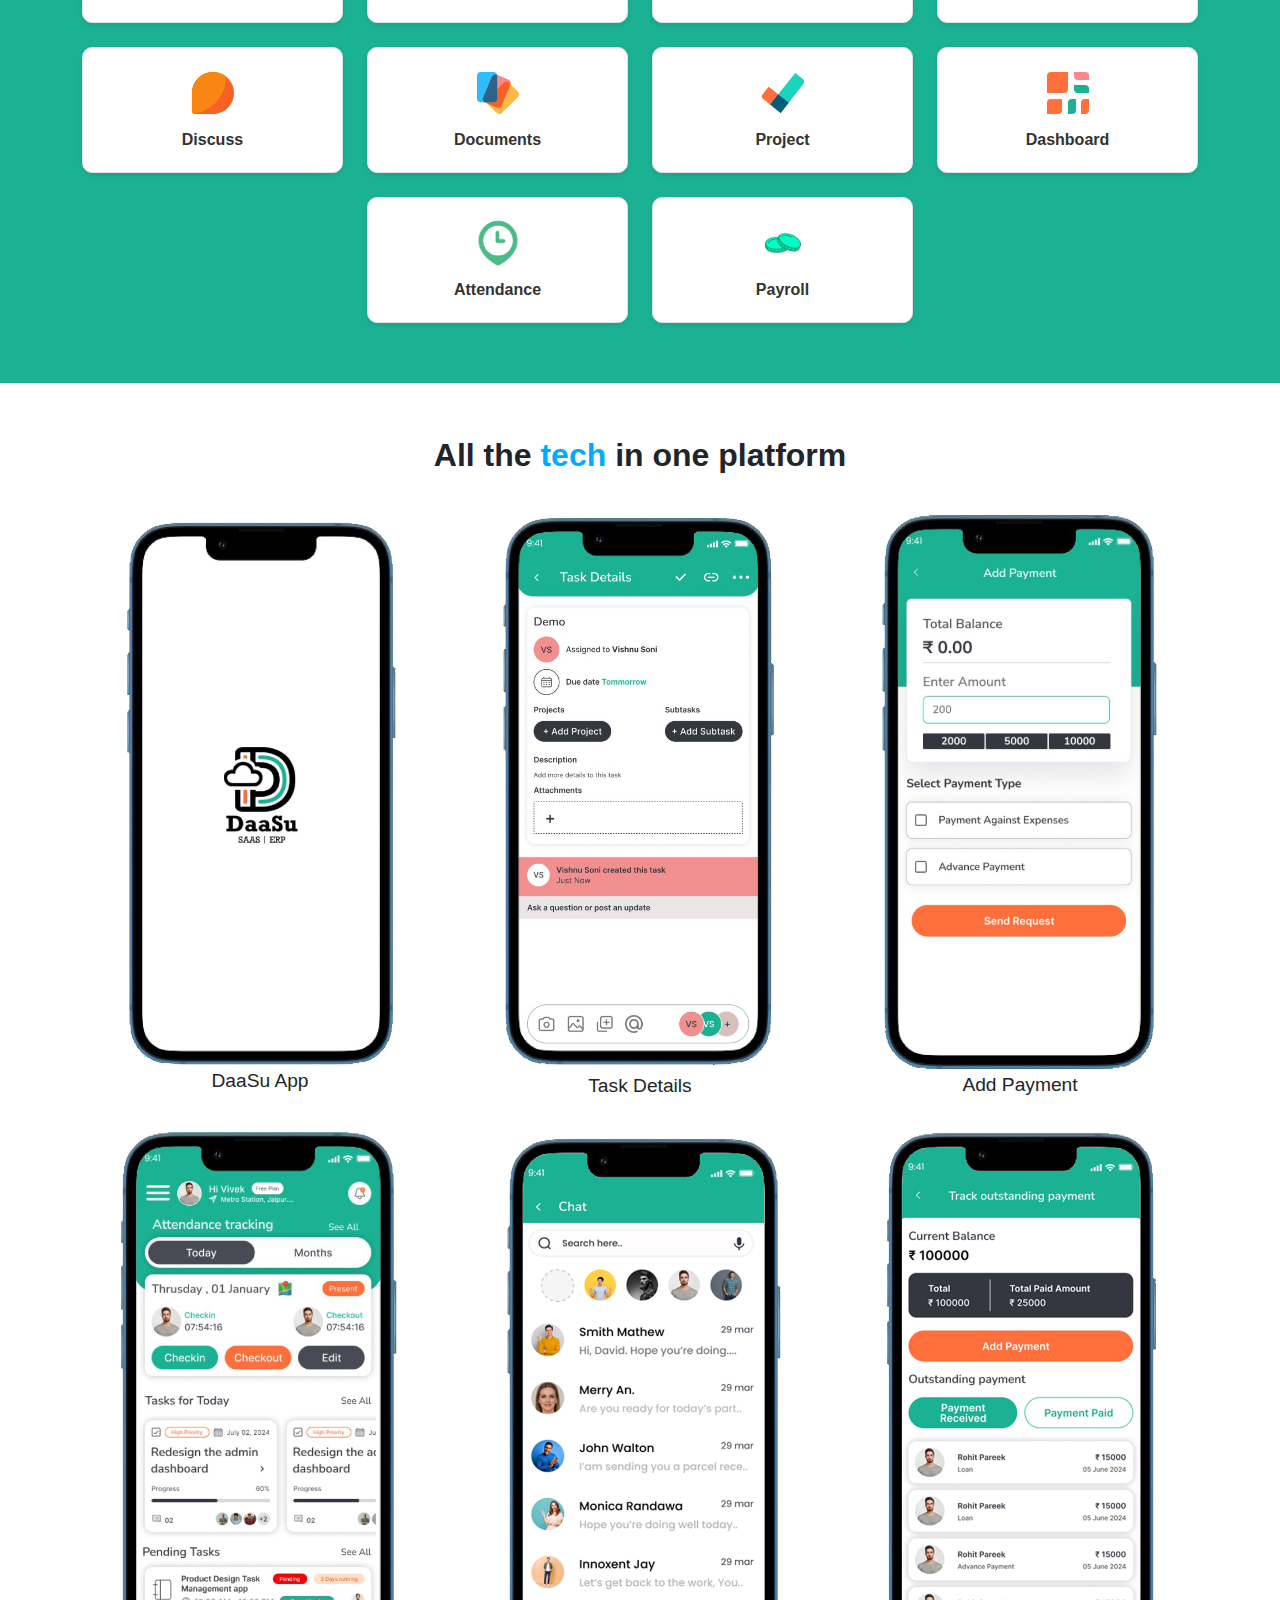
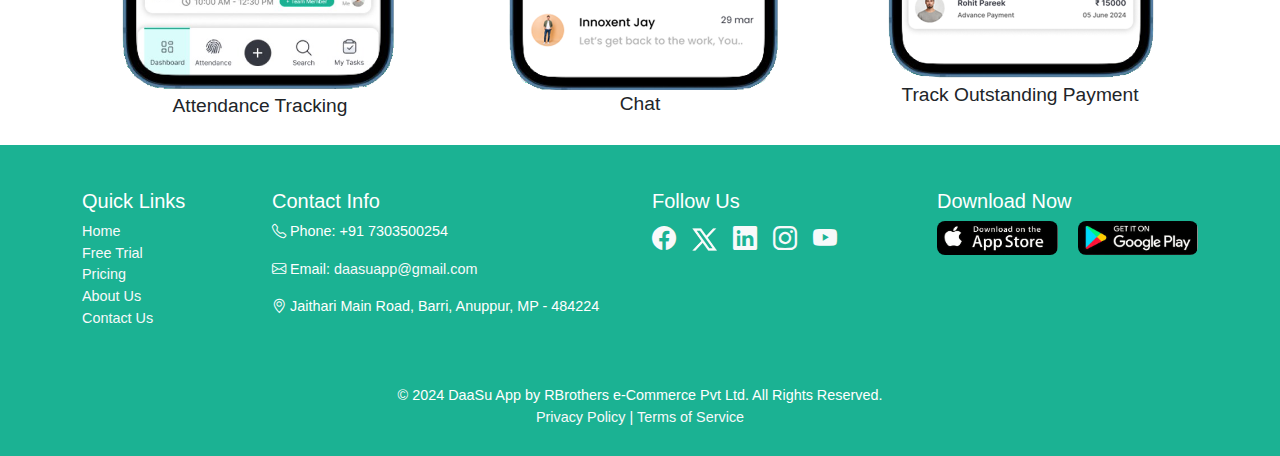
==== commit 99f641e7: "updated" ====
--- a/index.html
+++ b/index.html
@@ -82,7 +82,7 @@
     <div class="section1">
         <div class="container mt-4">
             <h1 class="text-center mb-5">Key Points </h1>
-            <div class="row row-cols-2 row-cols-md-4 g-4">
+            <div class="row row-cols-2 row-cols-md-4 g-4 justify-content-center">
                 <!-- Repeat this block for each icon, wrapped with anchor tags -->
                 <a href="#" class="col app-card-container">
                     <div class="app-card">
@@ -99,7 +99,7 @@
                 <a href="#" class="col app-card-container">
                     <div class="app-card">
                         <img src="assets/icons/website.svg" alt="Sign Icon" class="app-icon">
-                        <div class="app-label">Website</div>
+                        <div class="app-label">Analytics</div>
                     </div>
                 </a>
                 <a href="#" class="col app-card-container">
@@ -110,8 +110,8 @@
                 </a>
                 <a href="#" class="col app-card-container">
                     <div class="app-card">
-                        <img src="assets/icons/sales.svg" alt="Studio Icon" class="app-icon">
-                        <div class="app-label">Sales</div>
+                        <img src="assets/icons/helpdesk.svg" alt="Studio Icon" class="app-icon">
+                        <div class="app-label">Helpdesk</div>
                     </div>
                 </a>
                 <a href="#" class="col app-card-container">
@@ -154,6 +154,18 @@
                     <div class="app-card">
                         <img src="assets/icons/dashboard.svg" alt="Project Icon" class="app-icon">
                         <div class="app-label">Dashboard</div>
+                    </div>
+                </a>
+                <a href="#" class="col app-card-container">
+                    <div class="app-card">
+                        <img src="assets/icons/attendence.png" alt="Project Icon" class="app-icon">
+                        <div class="app-label">Attendance</div>
+                    </div>
+                </a>
+                <a href="#" class="col app-card-container">
+                    <div class="app-card">
+                        <img src="assets/icons/payroll.jpeg" alt="Project Icon" class="app-icon">
+                        <div class="app-label">Payroll</div>
                     </div>
                 </a>
             </div>
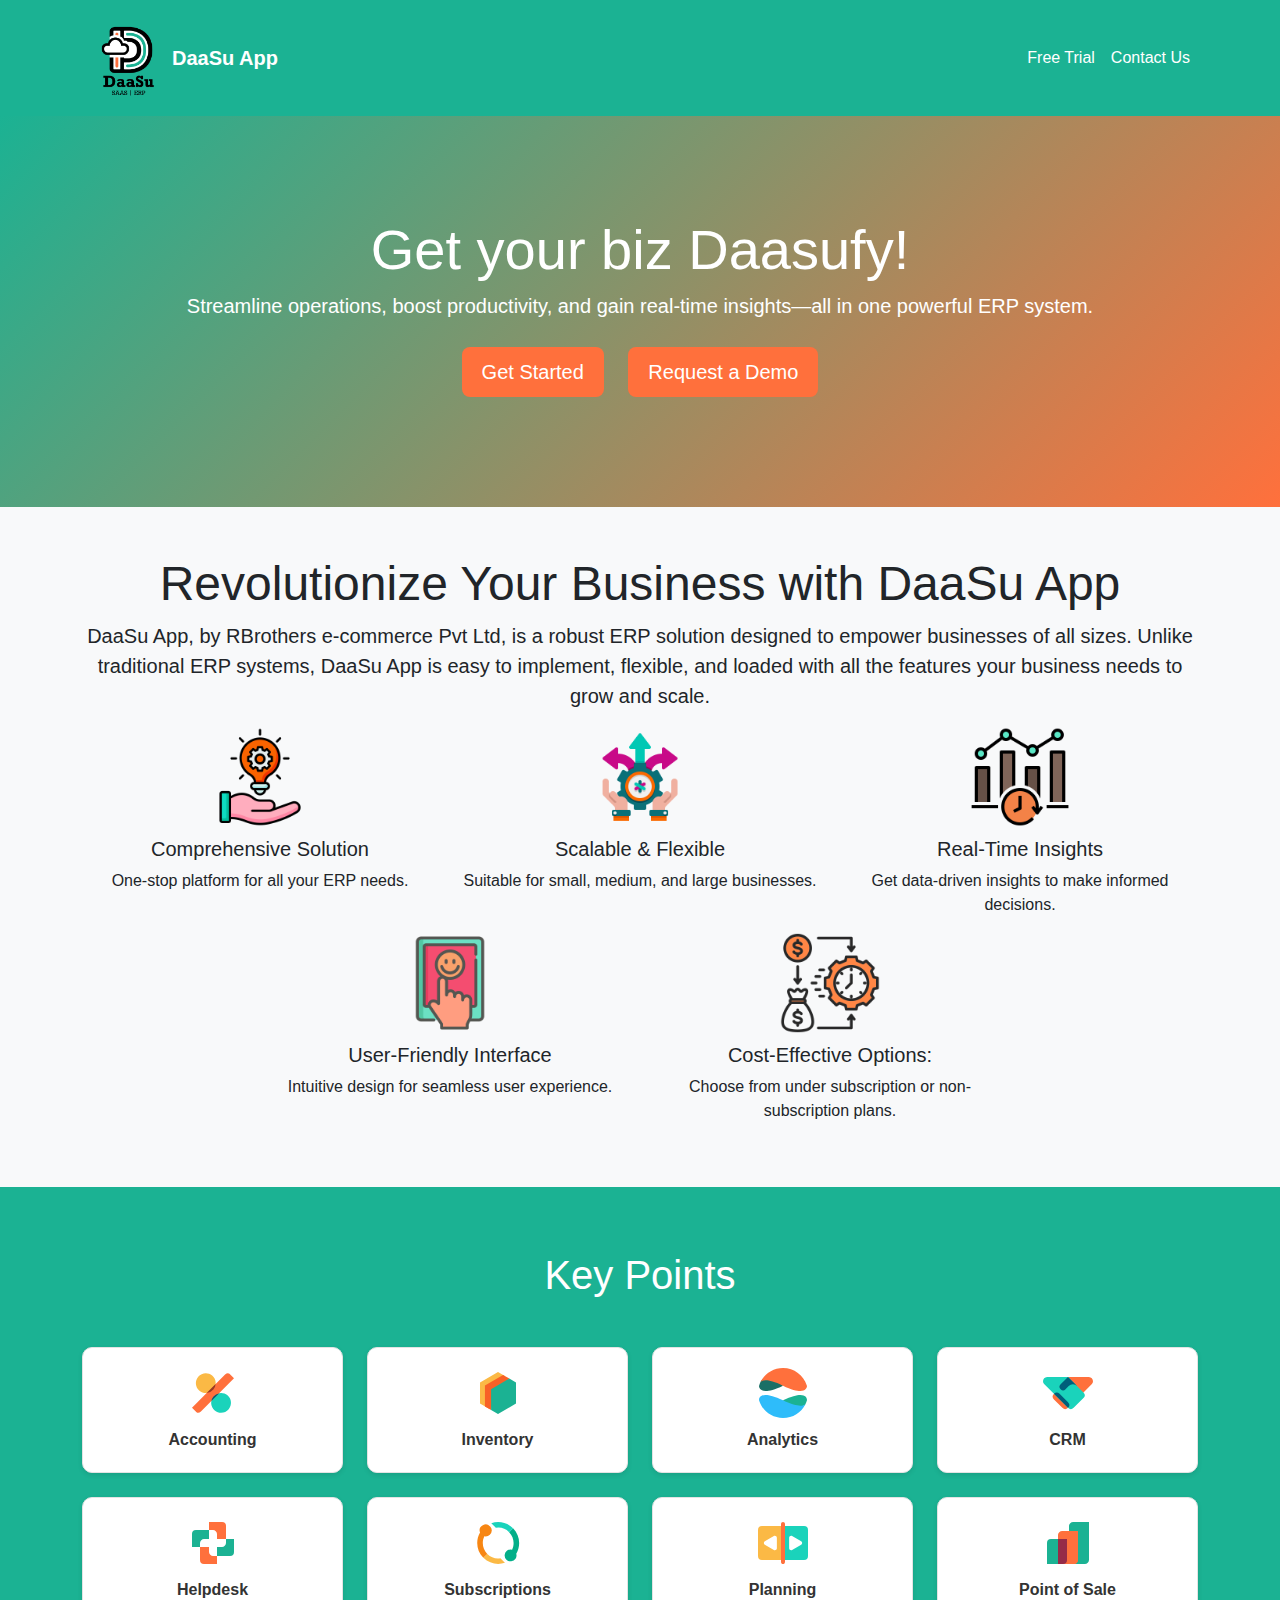
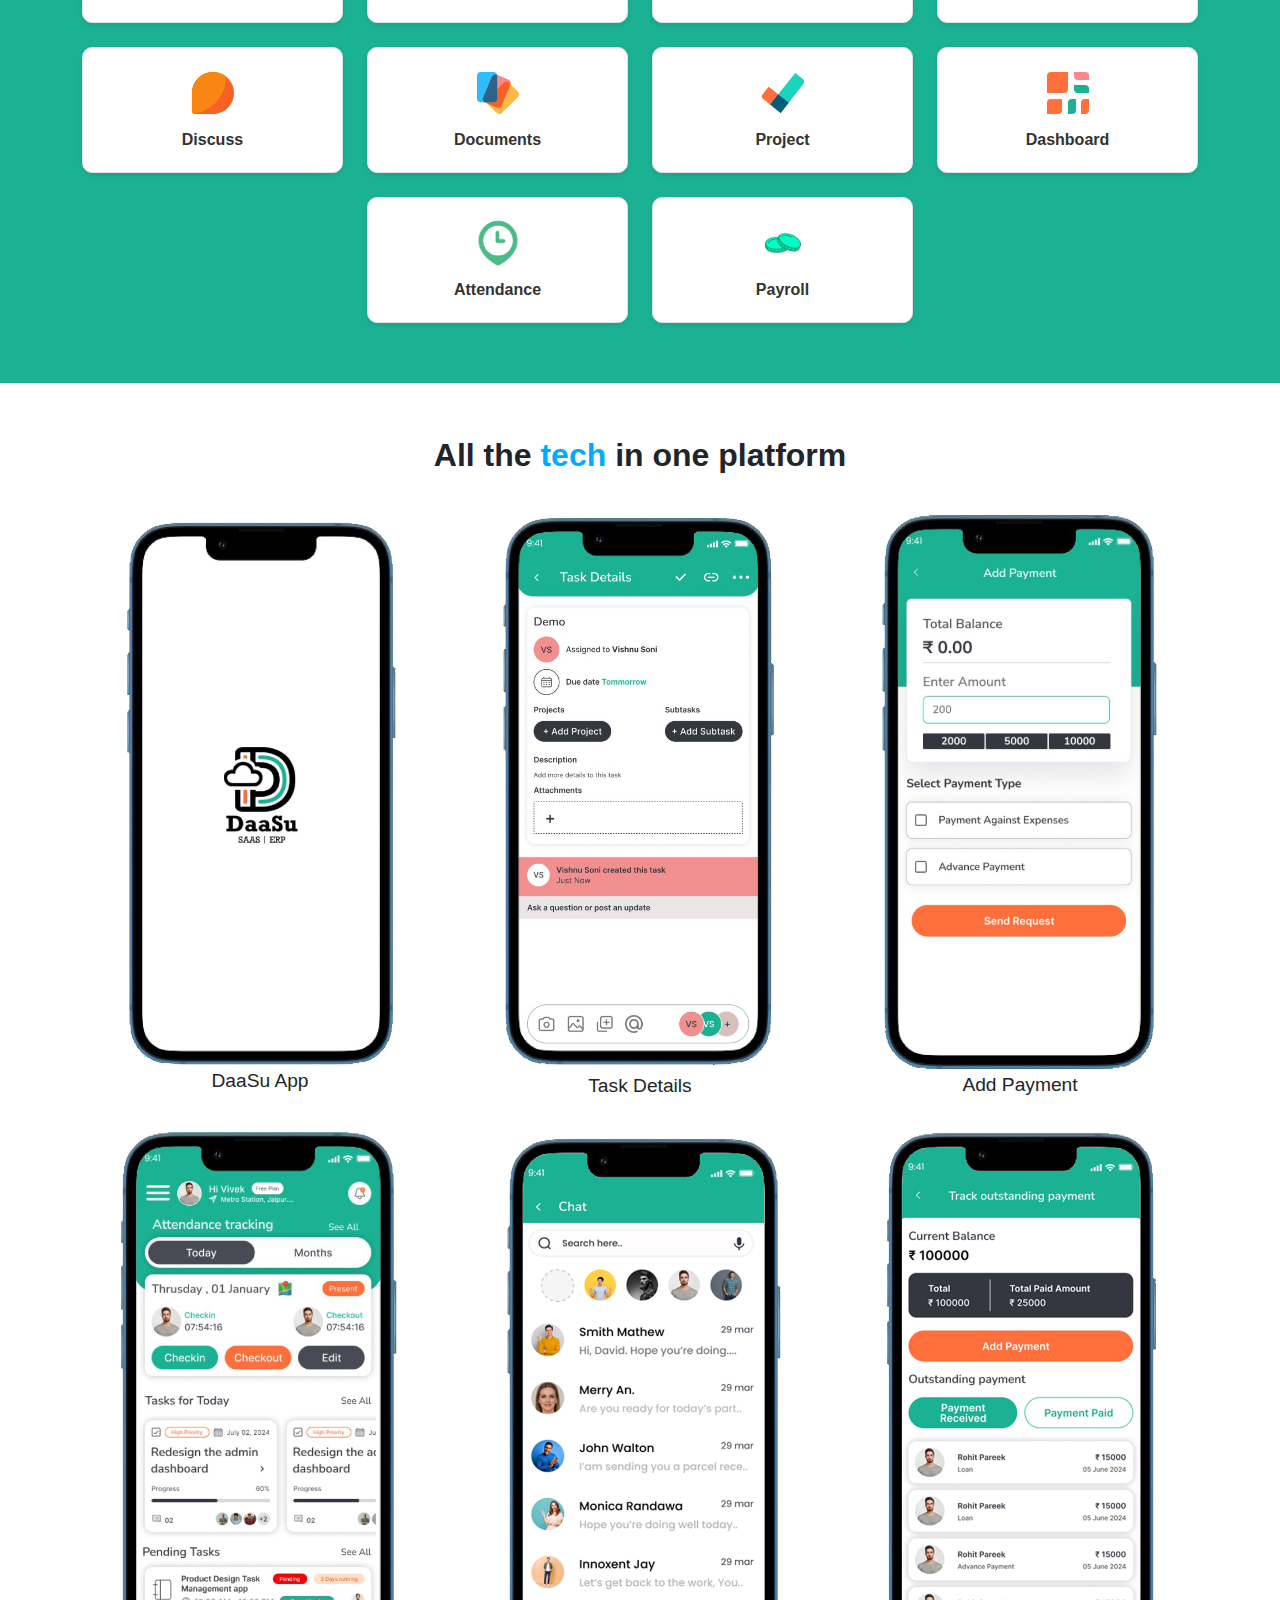
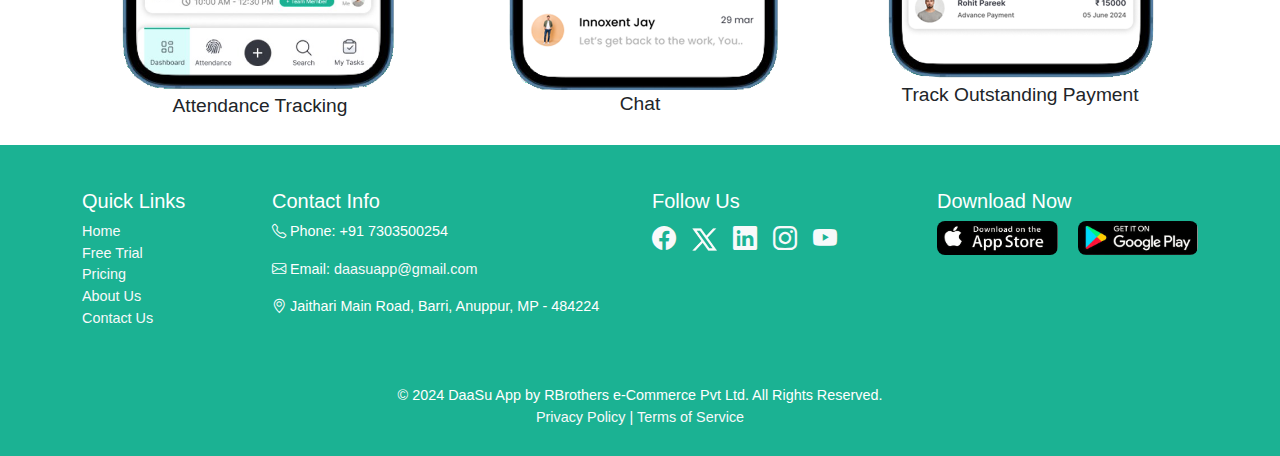
==== commit 61c8b25a: "updated" ====
--- a/index.html
+++ b/index.html
@@ -83,7 +83,6 @@
         <div class="container mt-4">
             <h1 class="text-center mb-5">Key Points </h1>
             <div class="row row-cols-2 row-cols-md-4 g-4 justify-content-center">
-                <!-- Repeat this block for each icon, wrapped with anchor tags -->
                 <a href="#" class="col app-card-container">
                     <div class="app-card">
                         <img src="assets/icons/01.svg" alt="Accounting Icon" class="app-icon">
@@ -128,7 +127,7 @@
                 </a>
                 <a href="#" class="col app-card-container">
                     <div class="app-card">
-                        <img src="assets/icons/08.svg" alt="Point of Sale Icon" class="app-icon">
+                        <img src="assets/icons/sales.svg" alt="Point of Sale Icon" class="app-icon">
                         <div class="app-label">Point of Sale</div>
                     </div>
                 </a>
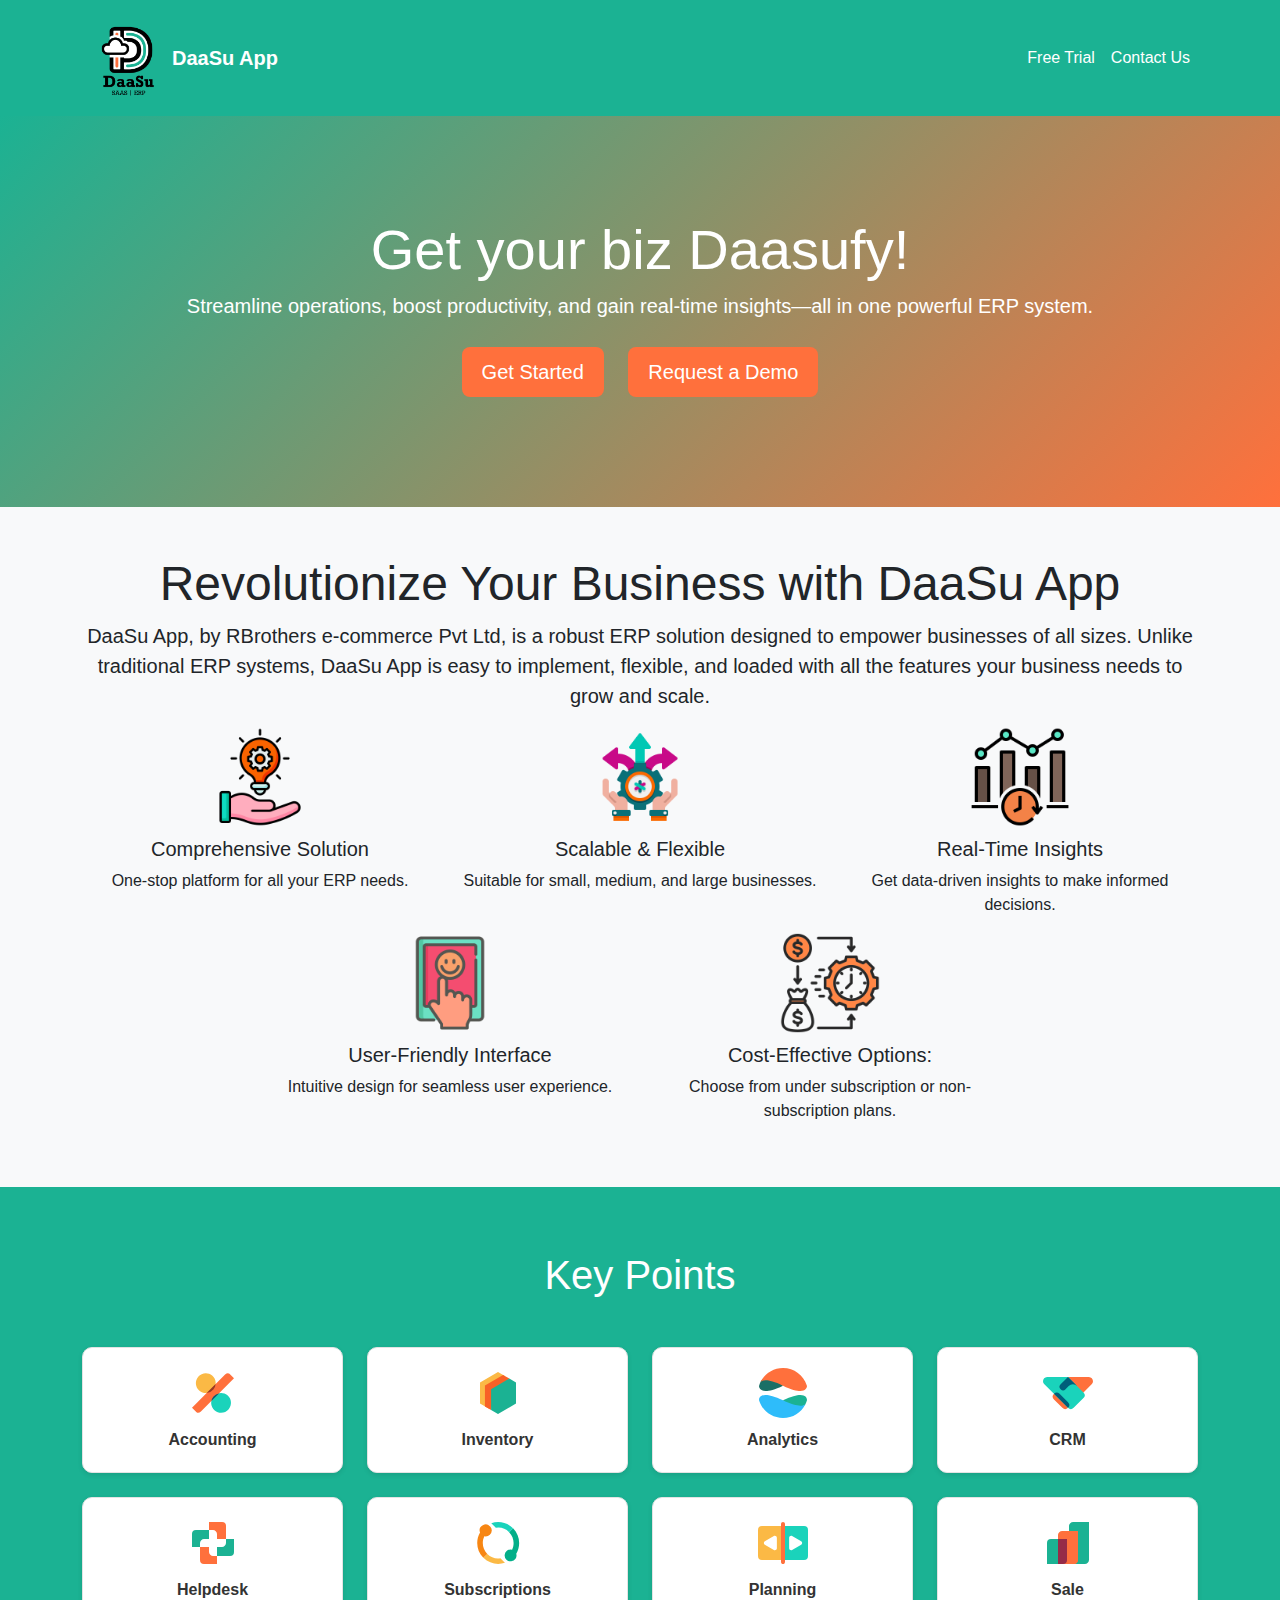
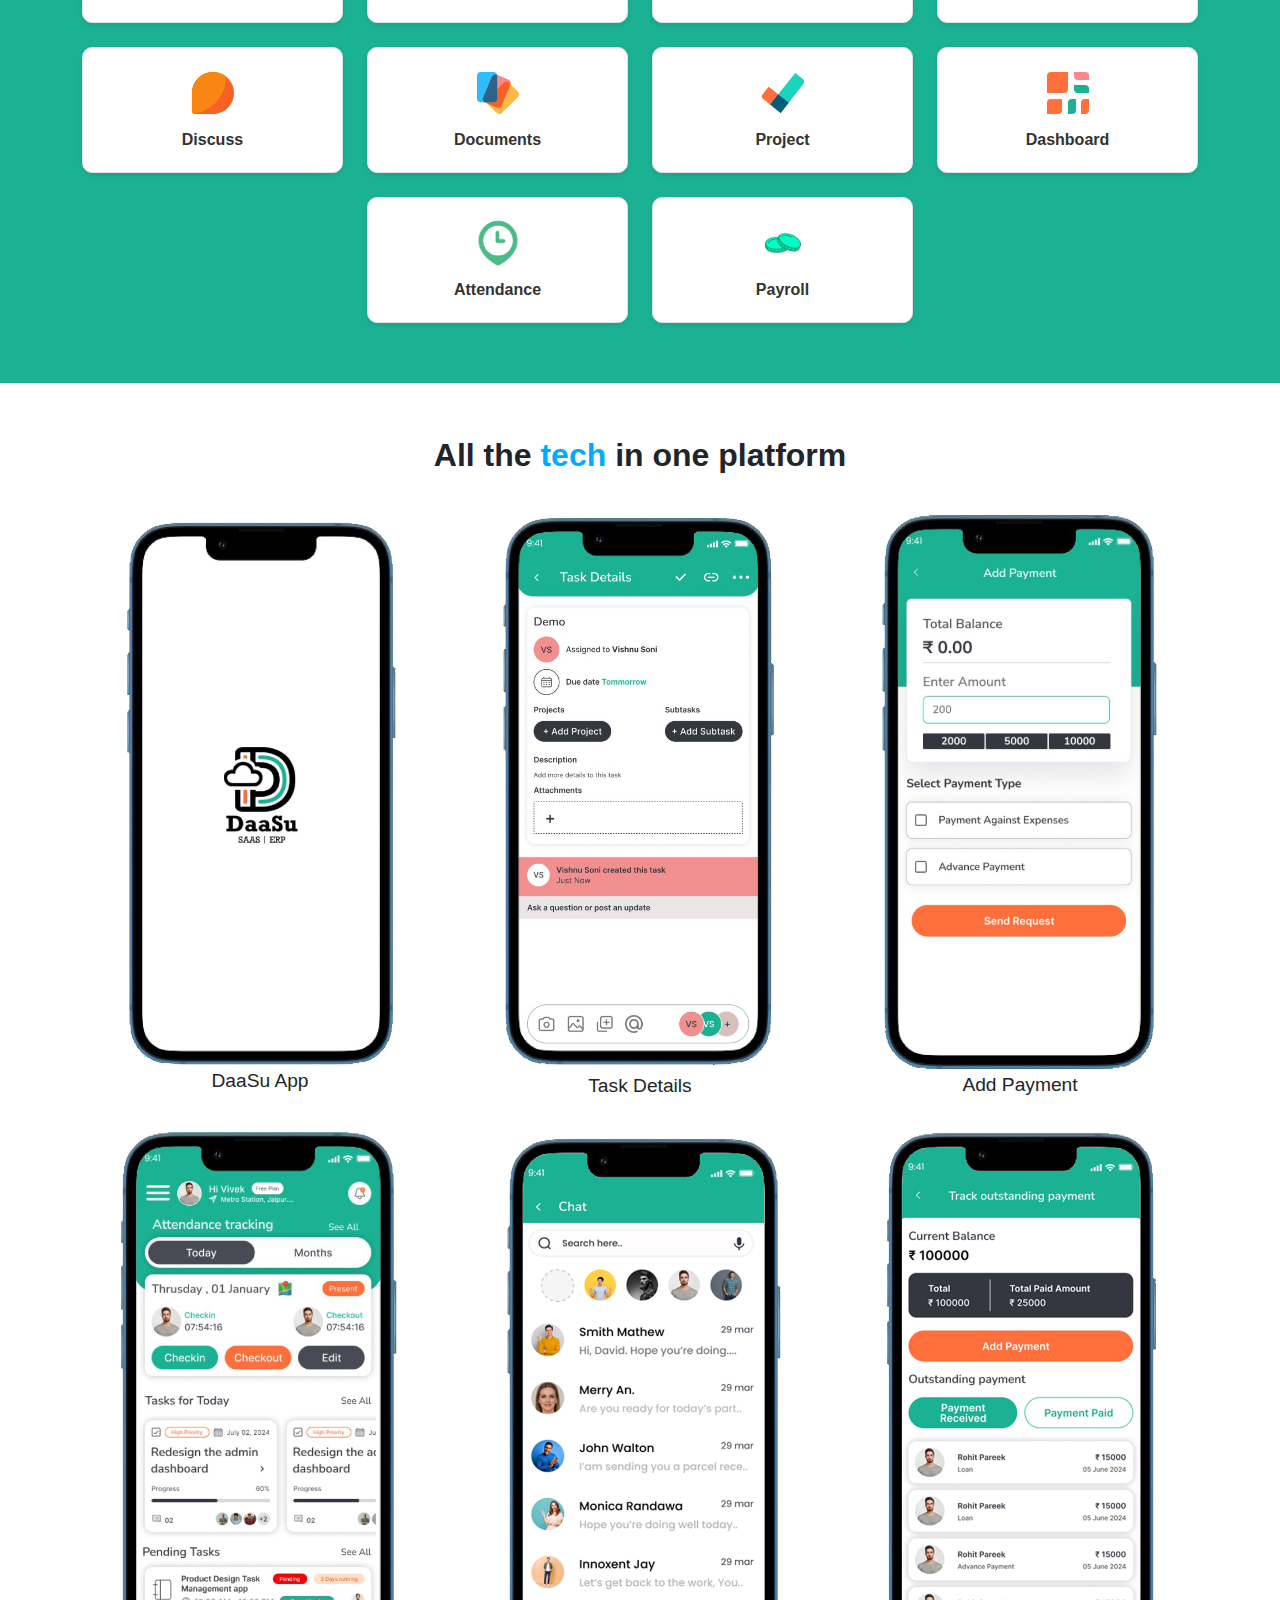
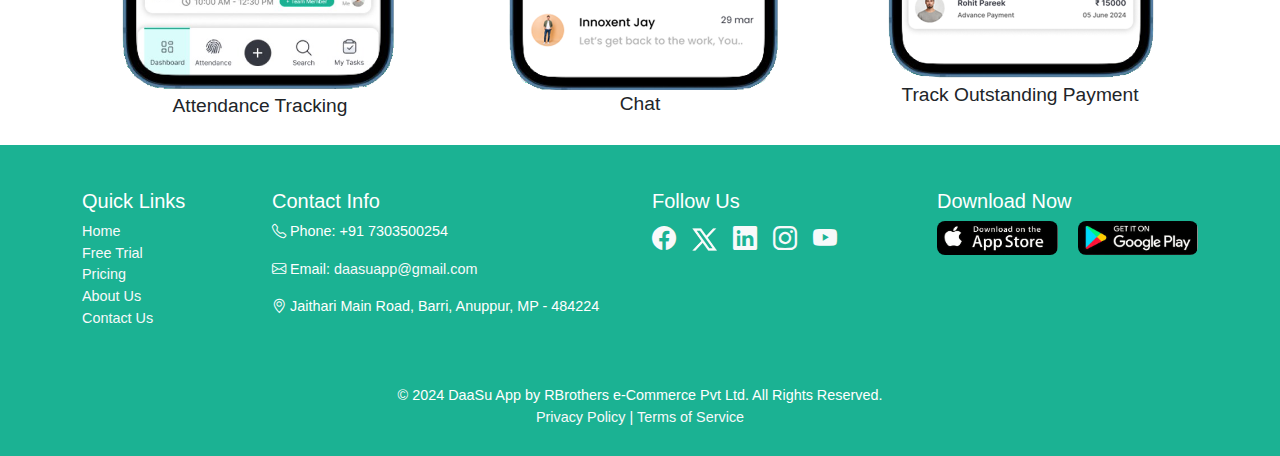
==== commit 17ee2b99: "update" ====
--- a/index.html
+++ b/index.html
@@ -128,7 +128,7 @@
                 <a href="#" class="col app-card-container">
                     <div class="app-card">
                         <img src="assets/icons/sales.svg" alt="Point of Sale Icon" class="app-icon">
-                        <div class="app-label">Point of Sale</div>
+                        <div class="app-label">Sale</div>
                     </div>
                 </a>
                 <a href="#" class="col app-card-container">
